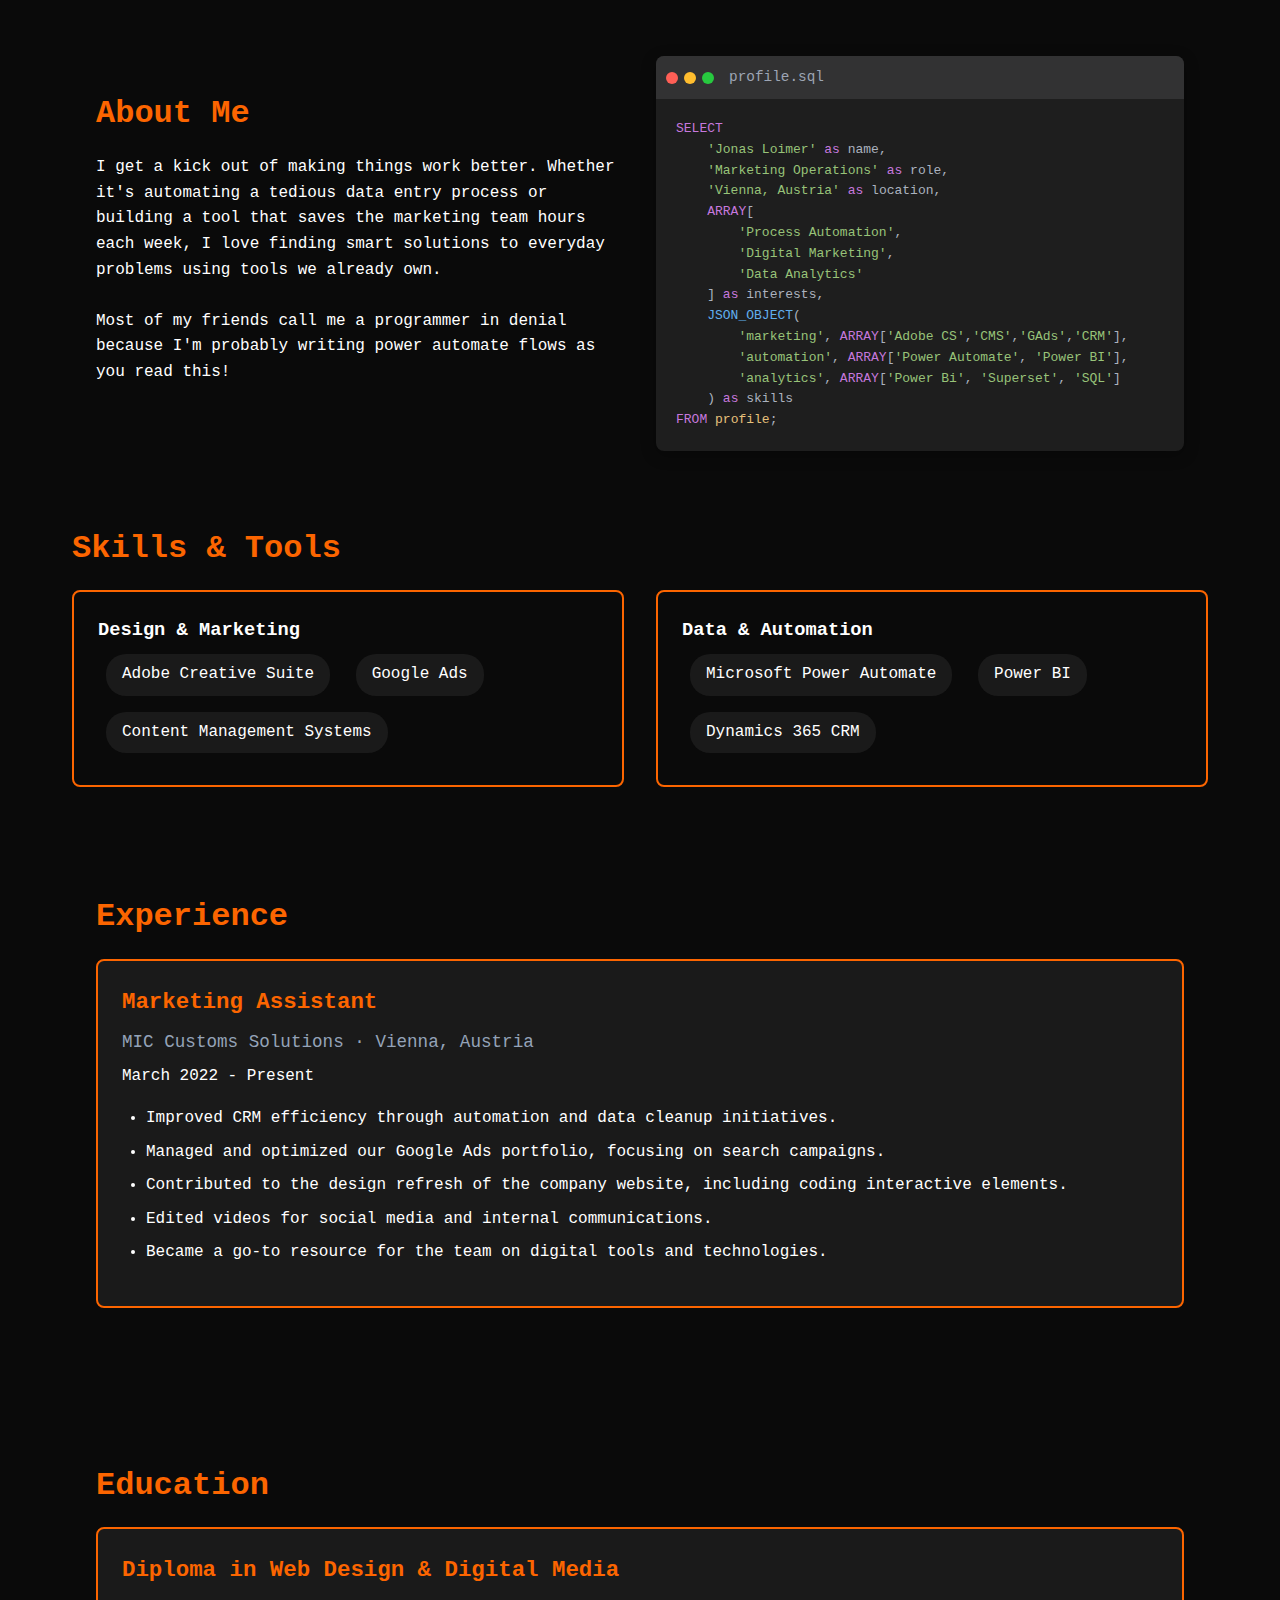
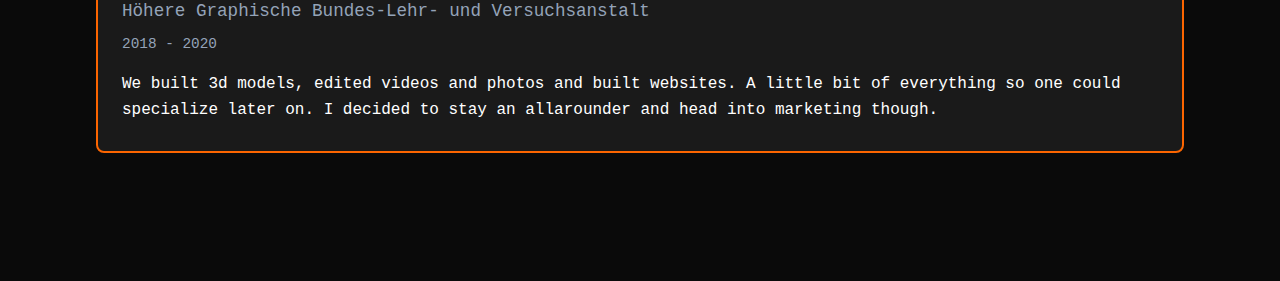
==== work.html @ d6626081 "adjustments" ====
<!DOCTYPE html>
<html lang="en">
<head>
    <meta charset="UTF-8">
    <meta name="viewport" content="width=device-width, initial-scale=1.0">
    <title>Work</title>
    <link rel="stylesheet" href="style.css">
</head>
<body>
  <div class="container">
  
  <!-- About Me Section -->
  <div class="section about-me">
    <div class="about-content">
      <div class="about-text">
        <h2>About Me</h2>
        <p>I get a kick out of making things work better. Whether it's automating a tedious data entry process or building a tool that saves the marketing team hours each week, I love finding smart solutions to everyday problems using tools we already own.
           </p></br><p> Most of my friends call me a programmer in denial because I'm probably writing power automate flows as you read this!</p>
      </div>
      <div class="terminal-window">
        <div class="terminal-header">
          <div class="terminal-buttons">
            <span class="terminal-button close"></span>
            <span class="terminal-button minimize"></span>
            <span class="terminal-button maximize"></span>
          </div>
          <div class="terminal-title">profile.sql</div>
        </div>
        <div class="terminal-content">
          <pre><code class="language-sql"><span class="sql-keyword">SELECT</span> 
    <span class="sql-string">'Jonas Loimer'</span> <span class="sql-keyword">as</span> <span class="sql-column">name</span>,
    <span class="sql-string">'Marketing Operations'</span> <span class="sql-keyword">as</span> <span class="sql-column">role</span>,
    <span class="sql-string">'Vienna, Austria'</span> <span class="sql-keyword">as</span> <span class="sql-column">location</span>,
    <span class="sql-keyword">ARRAY</span>[
        <span class="sql-string">'Process Automation'</span>,
        <span class="sql-string">'Digital Marketing'</span>,
        <span class="sql-string">'Data Analytics'</span>
    ] <span class="sql-keyword">as</span> <span class="sql-column">interests</span>,
    <span class="sql-function">JSON_OBJECT</span>(
        <span class="sql-string">'marketing'</span>, <span class="sql-keyword">ARRAY</span>[<span class="sql-string">'Adobe CS'</span>,<span class="sql-string">'CMS'</span>,<span class="sql-string">'GAds'</span>,<span class="sql-string">'CRM'</span>],
        <span class="sql-string">'automation'</span>, <span class="sql-keyword">ARRAY</span>[<span class="sql-string">'Power Automate'</span>, <span class="sql-string">'Power BI'</span>],
        <span class="sql-string">'analytics'</span>, <span class="sql-keyword">ARRAY</span>[<span class="sql-string">'Power Bi'</span>, <span class="sql-string">'Superset'</span>, <span class="sql-string">'SQL'</span>]
    ) <span class="sql-keyword">as</span> <span class="sql-column">skills</span>
<span class="sql-keyword">FROM</span> <span class="sql-table">profile</span>;</code></pre>
        </div>
      </div>
    </div>
  </div>

  <!-- Skills Showcase -->
  <div class="section skills-showcase">
    <h2>Skills & Tools</h2>
    <div class="automation-grid">
      <div class="process-node">
        <h3>Design & Marketing</h3>
        <span class="skill-badge">Adobe Creative Suite</span>
        <div class="skill-info">I am pretty well verse in Premiere for our companies video projects, and if something needs a tweak in illustrator or photoshop I know my way around those too.</div>
        <span class="skill-badge">Google Ads</span>
        <div class="skill-info">Absolutely love working in the Google Ads Editor to manage huge portfolios. I have most of my experience with search ads, not display ads, but in those my current company is doing quite well.</div>
        <span class="skill-badge">Content Management Systems</span>
        <div class="skill-info">I used a ton of wordpress in my private life and now have grown pretty close with Typo3 in my work life. Though this website is written without the help of any CMS just pure html,css and javascript. </div>
      </div>
      <div class="process-node">
        <h3>Data & Automation</h3>
        <span class="skill-badge">Microsoft Power Automate</span>
        <div class="skill-info">Something repetitve that happens regularly should often be automated. Check a contacts E-mail adress against our database of companies to match them up, send me an email when there's new files in this folder, automatically fill out my timetables with the right info when I press a shortcut. We have tens of thousands of contacts in a CRM database, if we'd need to do all these changes manually we'd never get anywhere. </div>
        <span class="skill-badge">Power BI</span>
        <div class="skill-info">Let's build a dashboard once for our Social Media Channels so whenever the new year comes around we just need to switch out the CSV and get a fresh clean look at all the Data. Huge timesave each year and also useful for monthly recaps too which would usually take too much time. </div>
        <span class="skill-badge">Dynamics 365 CRM</span>
        <div class="skill-info"> Mostly in a b2b context I have had a lot of fun finding inefficiencies in an old CRM system. Which processes make sense and which ones do not? Do we need to add anything? Let's build a dashboard to visualize what is in there. Let's make sure our data quality is up to par (it often isn't!)</div>
      </div>
    </div>
  </div>

  <!-- Experience Section -->
  <div class="section experience">
    <h2>Experience</h2>
    <div class="experience-item">
      <h4>Marketing Assistant</h4>
      <p>MIC Customs Solutions · Vienna, Austria</p>
      <p>March 2022 - Present</p>
      <ul>
        <li>Improved CRM efficiency through automation and data cleanup initiatives.</li>
        <li>Managed and optimized our Google Ads portfolio, focusing on search campaigns.</li>
        <li>Contributed to the design refresh of the company website, including coding interactive elements.</li>
        <li>Edited videos for social media and internal communications.</li>
        <li>Became a go-to resource for the team on digital tools and technologies.</li>
      </ul> </div>
  </div>

  <!-- Education Section -->
  <div class="section education">
    <h2>Education</h2>
    <div class="education-item">
      <h4>Diploma in Web Design & Digital Media</h4>
      <p>Höhere Graphische Bundes-Lehr- und Versuchsanstalt</p>
      <p>2018 - 2020</p>
      <p>We built 3d models, edited videos and photos and built websites. A little bit of everything so one could specialize later on. I decided to stay an allarounder and head into marketing though.</p>
    </div>

  </div>

</div>

<script>
let lastVisibleInfo = null;

document.querySelectorAll('.skill-badge').forEach(badge => {
  badge.addEventListener('mouseover', () => {
    // Hide previous info if it exists and is different from current
    if (lastVisibleInfo && lastVisibleInfo !== badge.nextElementSibling) {
      lastVisibleInfo.style.display = 'none';
    }
    // Show current info
    badge.nextElementSibling.style.display = 'block';
    lastVisibleInfo = badge.nextElementSibling;
  });
});

// Process nodes animation (unchanged)
document.querySelectorAll('.process-node').forEach(node => {
  node.addEventListener('mouseenter', () => {
    node.style.transform = 'scale(1.05)';
    node.style.transition = 'transform 0.3s ease';
  });
  node.addEventListener('mouseleave', () => {
    node.style.transform = 'scale(1)';
  });
});
</script>
</body>
</html>
---- style.css ----
/* Basic Reset */
* {
    margin: 0;
    padding: 0;
    box-sizing: border-box;
}

body {
    font-family: 'Space Mono', monospace;
    background-color: var(--background);
    color: var(--text);
    line-height: 1.6;
    min-height: 100vh; /* Ensure the footer sticks to the bottom */
    display: flex;
    flex-direction: column;
    background: var(--background);
    margin: 0;
    padding: 0;
}

main {
    flex: 1; /* Take up remaining space, pushing footer down */
    position: relative; /* Make main a positioning context */
    overflow: hidden;
}

.split-container {
    display: flex;
    width: 100%;
    height: 100%;
    min-height: 400px; /* Adjust as needed, or set to 100vh for full screen */
    position: absolute;
    top: 0;
    left: 0;
}
a {
    text-decoration: none;
    color: inherit;
}
.split-side {
    width: 50%;
    height: 100%;
    display: flex;
    flex-direction: column;
    justify-content: center;
    align-items: center;
    text-align: center;
    transition: background-color 0.3s ease;
    position: relative;
    overflow: hidden;
}

.side-image {
    position: absolute;
    width: 100%;
    height: 100%;
    top: 0;
    left: 0;
    z-index: 1;
}

.side-image img {
    width: 100%;
    height: 100%;
    object-fit: cover;
    opacity: 0.5;
    transition: opacity 0.3s ease;
}

.split-side:hover .side-image img {
    opacity: 0.8;
}

.split-side h2 {
    font-size: 2.5em;
    position: relative;
    z-index: 2;
    color: white;
    text-shadow: 2px 2px 4px rgba(0, 0, 0, 0.5);
}

/* Styles from work.html */
:root {
    --primary: #fc6500;
    --secondary: #94a3b8;
    --background: #0a0a0a;
    --text: #fff;
    --card-bg: #1a1a1a;
}

header {
    height: 100vh;
    display: flex;
    align-items: center;
    justify-content: center;
    text-align: center;
    position: relative;
    z-index: 2;
}

.container {
    max-width: 1200px;
    margin: 0 auto;
    padding: 2rem;
}

h1 {
    font-size: 3rem;
    margin-bottom: 1rem;
    color: var(--primary);
}

h2 {
    font-size: 2rem;
    margin: 2rem 0 1rem;
    color: var(--primary);
}

.subtitle {
    font-size: 1.5rem;
    color: var(--secondary);
    margin-bottom: 2rem;
}

.skills {
    display: flex;
    flex-wrap: wrap;
    gap: 1rem;
    margin: 2rem 0;
}

.skill {
    background: var(--card-bg);
    color: var(--text);
    padding: 0.5rem 1rem;
    border-radius: 20px;
    box-shadow: 0 2px 4px rgba(0,0,0,0.3);
    transition: transform 0.2s, background-color 0.3s ease; /* Added background-color transition */
    cursor: pointer; /* Add a cursor to indicate it's clickable */
}

.skill:hover, .skill.active {
    transform: translateY(-2px);
    background-color: var(--primary); /* Change background color on hover/click */
    color: white;
}

.experience {
    padding: 1.5rem;
    margin-bottom: 2rem;
}

.job {
    background: var(--card-bg);
    padding: 2rem;
    border-radius: 10px;
    margin-bottom: 2rem;
    box-shadow: 0 4px 6px rgba(0,0,0,0.3);
    transition: transform 0.2s;
}

.job:hover {
    transform: translateY(-2px);
}

.job-title {
    font-size: 1.25rem;
    font-weight: bold;
    color: var(--primary);
}

.job-company {
    color: var(--secondary);
    margin-bottom: 1rem;
}

.education {
    padding: 1.5rem;
    margin-bottom: 2rem;
}

.gradient-bg {
    position: absolute;
    width: 100%;
    height: 100vh;
    background: linear-gradient(-45deg, #ee7752, #e73c7e, #23a6d5, #23d5ab);
    background-size: 400% 400%;
    animation: gradient 15s ease infinite;
    opacity: 0.05;  /* Reduced opacity for dark mode */
    z-index: 1;
}

@keyframes gradient {
    0% {
        background-position: 0% 50%;
    }
    50% {
        background-position: 100% 50%;
    }
    100% {
        background-position: 0% 50%;
    }
}

@media (max-width: 768px) {
    h1 {
        font-size: 2rem;
    }
    
    .subtitle {
        font-size: 1.25rem;
    }
    
    .container {
        padding: 1rem;
    }

    .automation-grid {
        grid-template-columns: 1fr; /* Stack items on smaller screens */
    }

    .process-node {
        padding: 1rem;
    }

    .skill-badge {
        padding: 0.3rem 0.6rem;
        font-size: 0.8rem;
    }

    .about-me, .experience, .education {
        padding: 1rem;
    }
}

#skill-description {
    margin: 4rem 0;
    padding: 2rem;
    background: var(--card-bg);
    color: var(--text);
}

#description-text {
    font-size: 1.1rem;
    color: var(--text);
}

.automation-grid {
    display: grid;
    grid-template-columns: repeat(auto-fit, minmax(300px, 1fr));
    gap: 2rem;
}

.process-node {
    position: relative;
    padding: 1.5rem;
    border: 2px solid var(--primary);
    border-radius: 8px;
}

.process-node:hover {
    background: rgba(255, 145, 1, 0.1);
}

.skill-badge {
    display: inline-block;
    padding: 0.5rem 1rem;
    margin: 0.5rem;
    background: var(--card-bg);
    border-radius: 20px;
}

.skill-badge:hover {
    transform: translateY(-3px);
    box-shadow: 0px 0px 15px var(--primary);
}

.skill-info {
    display: none;
}

.skill-badge:hover + .skill-info {
    display: block;
}

.about-me, .experience, .education {
    padding: 1.5rem;
}

.experience-item, .education-item {
    margin-bottom: 1.5rem;
    padding: 1.5rem;
    background: var(--card-bg);
    border-radius: 8px;
    transition: transform 0.3s ease, box-shadow 0.3s ease;
    border: 2px solid var(--primary);
}

.experience-item:hover, .education-item:hover {
    transform: translateY(-5px);
    box-shadow: 0 0 15px var(--primary);
}

.experience-item h4, .education-item h4 {
    color: var(--primary);
    margin-bottom: 1rem;
    font-size: 1.4rem;
}

.experience-item p, .education-item p {
    color: var(--text);
    margin: 0.5rem 0;
    font-size: 1rem;
    line-height: 1.6;
}

/* Style for company/institution name */
.experience-item p:first-of-type, .education-item p:first-of-type {
    color: var(--secondary);
    font-size: 1.1rem;
    margin-bottom: 0.5rem;
}

/* Style for dates */
.experience-item p:nth-of-type(2), .education-item p:nth-of-type(2) {
    color: var(--secondary);
    font-size: 0.9rem;
    margin-bottom: 1rem;
}

/* Style for description text and lists */
.experience-item p:last-of-type, 
.education-item p:last-of-type,
.experience-item ul {
    color: var(--text);
    font-size: 1rem;
    line-height: 1.6;
}

.experience-item ul {
    margin: 1rem 0;
    padding-left: 1.5rem;
}

.experience-item li {
    margin-bottom: 0.5rem;
    color: var(--text);
}

.experience-item h4, .education-item h4 {
    color: var(--primary);
    margin-bottom: 0.5rem;
}

.experience-item p, .education-item p {
    color: #ccc;
    margin: 0.2rem 0;
}

.section {
    margin-bottom: 3rem;
}

.about-content {
    display: flex;
    gap: 2rem;
    align-items: flex-start;
}

.about-text {
    flex: 1;
}

.terminal-window {
    flex: 1;
    background: #1E1E1E;
    border-radius: 8px;
    box-shadow: 0 4px 15px rgba(0,0,0,0.3);
    overflow: hidden;
    font-family: 'Space Mono', monospace;
}

.terminal-header {
    background: #323233;
    padding: 10px;
    display: flex;
    align-items: center;
}

.terminal-buttons {
    display: flex;
    gap: 6px;
    margin-right: 15px;
}

.terminal-button {
    width: 12px;
    height: 12px;
    border-radius: 50%;
}

.terminal-button.close {
    background: #FF5F56;
}

.terminal-button.minimize {
    background: #FFBD2E;
}

.terminal-button.maximize {
    background: #27C93F;
}

.terminal-title {
    color: #9DA5B4;
    font-size: 0.9em;
}

.terminal-content {
    padding: 20px;
    color: #ABB2BF;
}

.terminal-content pre {
    margin: 0;
    white-space: pre-wrap;
}

/* Syntax highlighting for the JSON-like code */
.terminal-content .string { color: #98C379; }
.terminal-content .key { color: #E06C75; }
.terminal-content .bracket { color: #ABB2BF; }

/* SQL Syntax Highlighting */
.terminal-content .sql-keyword { color: #c678dd; } /* Keywords like SELECT, FROM, AS */
.terminal-content .sql-function { color: #61afef; } /* Functions like JSON_OBJECT */
.terminal-content .sql-string { color: #98c379; } /* Strings */
.terminal-content .sql-number { color: #d19a66; } /* Numbers */
.terminal-content .sql-operator { color: #abb2bf; } /* Operators like +, -, * */
.terminal-content .sql-comment { color: #5c6370; } /* Comments */
.terminal-content .sql-table { color: #e5c07b; } /* Table names */
.terminal-content .sql-column { color: #abb2bf; }

@media (max-width: 768px) {
    .about-content {
        flex-direction: column;
    }

    .terminal-window {
        width: 100%;
        margin-top: 1rem;
    }
}
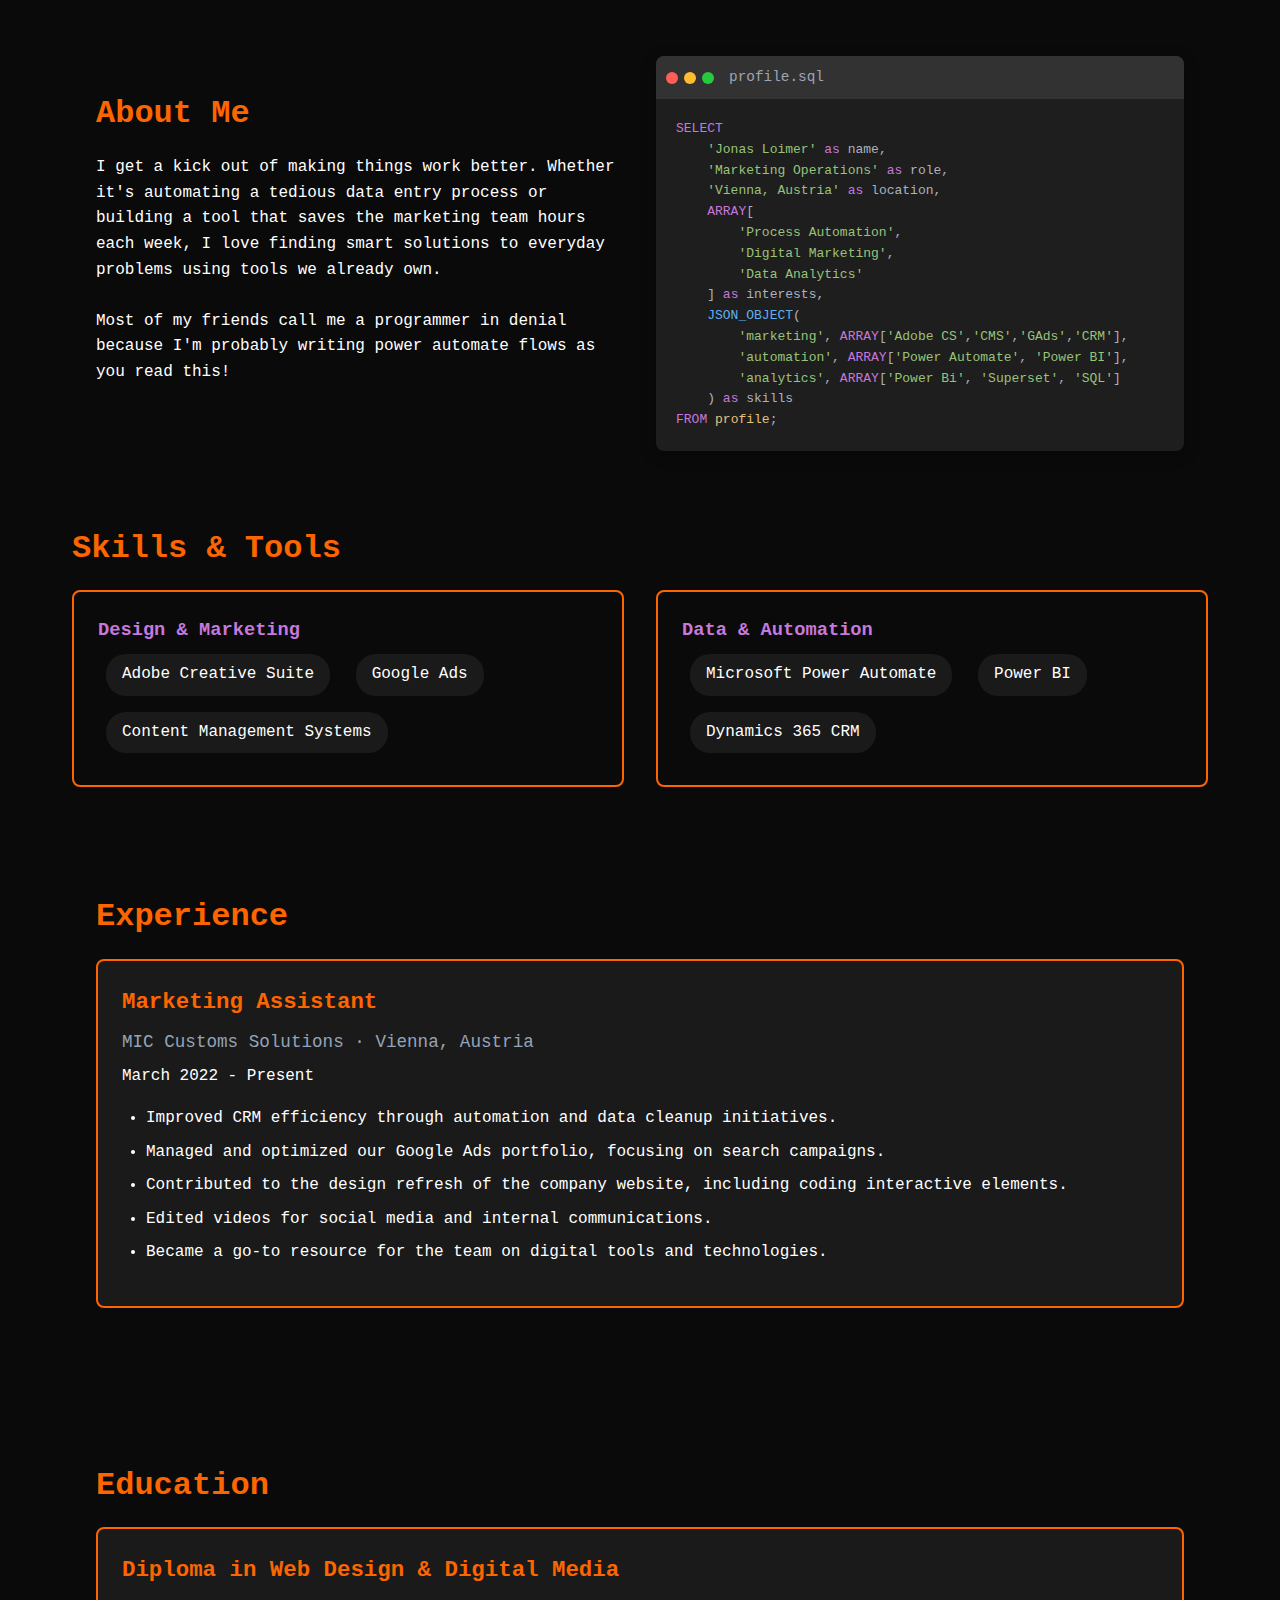
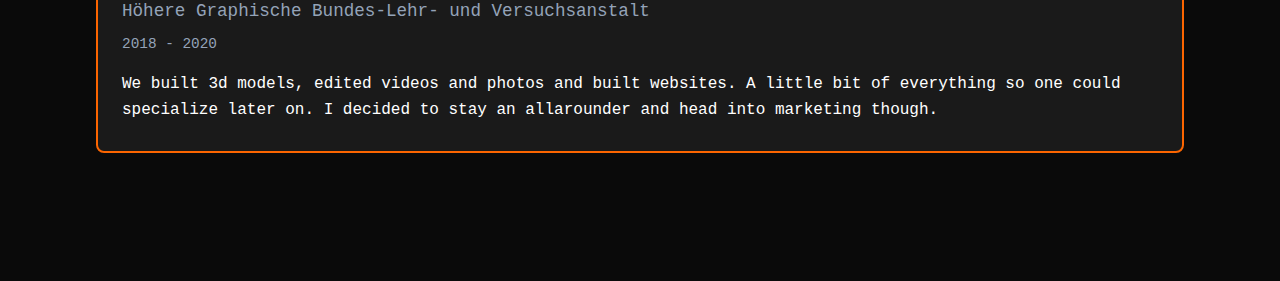
==== commit 167000a2: "cleaned up some stuff and added first draft of the hobbies page" ====
--- a/work.html
+++ b/work.html
@@ -54,7 +54,7 @@
       <div class="process-node">
         <h3>Design & Marketing</h3>
         <span class="skill-badge">Adobe Creative Suite</span>
-        <div class="skill-info">I am pretty well verse in Premiere for our companies video projects, and if something needs a tweak in illustrator or photoshop I know my way around those too.</div>
+        <div class="skill-info">I am pretty well versed in Premiere for our companies video projects, and if something needs a tweak in illustrator or photoshop I know my way around those too.</div>
         <span class="skill-badge">Google Ads</span>
         <div class="skill-info">Absolutely love working in the Google Ads Editor to manage huge portfolios. I have most of my experience with search ads, not display ads, but in those my current company is doing quite well.</div>
         <span class="skill-badge">Content Management Systems</span>
@@ -63,11 +63,11 @@
       <div class="process-node">
         <h3>Data & Automation</h3>
         <span class="skill-badge">Microsoft Power Automate</span>
-        <div class="skill-info">Something repetitve that happens regularly should often be automated. Check a contacts E-mail adress against our database of companies to match them up, send me an email when there's new files in this folder, automatically fill out my timetables with the right info when I press a shortcut. We have tens of thousands of contacts in a CRM database, if we'd need to do all these changes manually we'd never get anywhere. </div>
+        <div class="skill-info">Something repetitve that happens regularly should often be automated. It is my favorite no code tool to get things done, especially in microsoft centric enviroments. </div>
         <span class="skill-badge">Power BI</span>
         <div class="skill-info">Let's build a dashboard once for our Social Media Channels so whenever the new year comes around we just need to switch out the CSV and get a fresh clean look at all the Data. Huge timesave each year and also useful for monthly recaps too which would usually take too much time. </div>
         <span class="skill-badge">Dynamics 365 CRM</span>
-        <div class="skill-info"> Mostly in a b2b context I have had a lot of fun finding inefficiencies in an old CRM system. Which processes make sense and which ones do not? Do we need to add anything? Let's build a dashboard to visualize what is in there. Let's make sure our data quality is up to par (it often isn't!)</div>
+        <div class="skill-info"> Mostly in a b2b context I have had a lot of fun finding inefficiencies in an old CRM system. Which processes make sense and which ones do not? Do we need to add anything? Let's build a dashboard to visualize what is in there. Let's make sure our data quality is up to par.</div>
       </div>
     </div>
   </div>
--- a/style.css
+++ b/style.css
@@ -37,6 +37,7 @@
     text-decoration: none;
     color: inherit;
 }
+
 .split-side {
     width: 50%;
     height: 100%;
@@ -48,6 +49,14 @@
     transition: background-color 0.3s ease;
     position: relative;
     overflow: hidden;
+    cursor: pointer;
+    padding: 2rem;
+}
+
+.split-side:hover {
+    transform: scale(1.02);
+    transition: transform 0.3s ease;
+    background-color: rgba(0, 0, 0, 0.1); /* Add a slight background color change on hover */
 }
 
 .side-image {
@@ -63,20 +72,42 @@
     width: 100%;
     height: 100%;
     object-fit: cover;
+    opacity: 0.05;
+    transition: opacity 0.3s ease;
+}
+
+.split-side:hover .side-image img {
     opacity: 0.5;
-    transition: opacity 0.3s ease;
-}
-
-.split-side:hover .side-image img {
-    opacity: 0.8;
 }
 
 .split-side h2 {
-    font-size: 2.5em;
+    font-size: 2.8em;
     position: relative;
     z-index: 2;
     color: white;
     text-shadow: 2px 2px 4px rgba(0, 0, 0, 0.5);
+    margin-bottom: 1rem;
+    font-weight: 700;
+    opacity: 0;
+    transform: translateY(20px);
+    animation: fadeInUp 0.8s forwards;
+}
+
+.split-side p {
+    color: white;
+    font-size: 1.2em;
+    max-width: 80%;
+    opacity: 0;
+    transform: translateY(20px);
+    text-shadow: 2px 2px 4px rgba(0, 0, 0, 0.5);
+    position: relative;
+    z-index: 2;
+    transition: opacity 0.3s ease, transform 0.3s ease;
+}
+
+.split-side:hover p {
+    opacity: 1;
+    transform: translateY(0);
 }
 
 /* Styles from work.html */
@@ -114,6 +145,10 @@
     font-size: 2rem;
     margin: 2rem 0 1rem;
     color: var(--primary);
+}
+
+h3 {
+    color: #c678dd;
 }
 
 .subtitle {
@@ -202,6 +237,13 @@
     }
 }
 
+@keyframes fadeInUp {
+    to {
+        opacity: 1;
+        transform: translateY(0);
+    }
+}
+
 @media (max-width: 768px) {
     h1 {
         font-size: 2rem;
@@ -249,6 +291,7 @@
     display: grid;
     grid-template-columns: repeat(auto-fit, minmax(300px, 1fr));
     gap: 2rem;
+
 }
 
 .process-node {
@@ -450,4 +493,14 @@
         width: 100%;
         margin-top: 1rem;
     }
+}
+
+.logo {
+    position: fixed;
+    top: 2rem;
+    left: 2rem;
+    font-size: 1.5em;
+    color: white;
+    z-index: 10;
+    text-shadow: 2px 2px 4px rgba(0, 0, 0, 0.3);
 }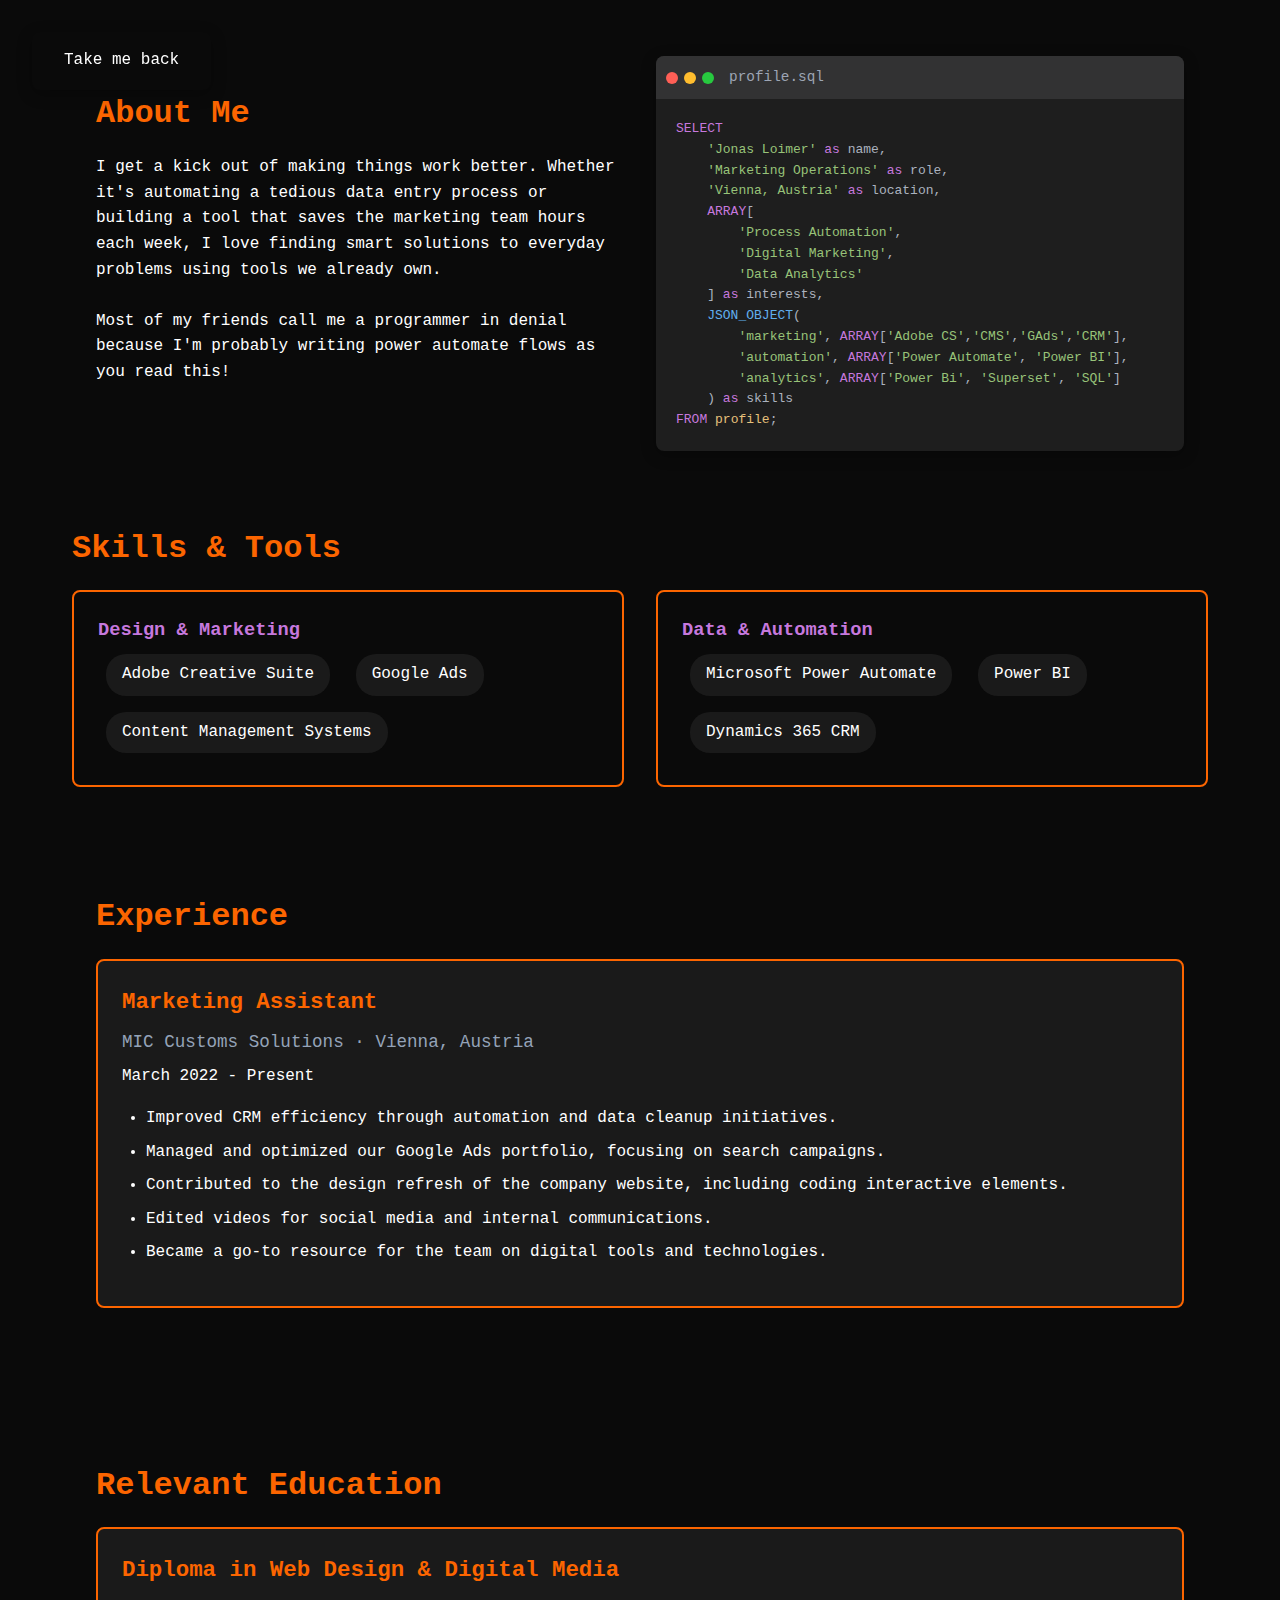
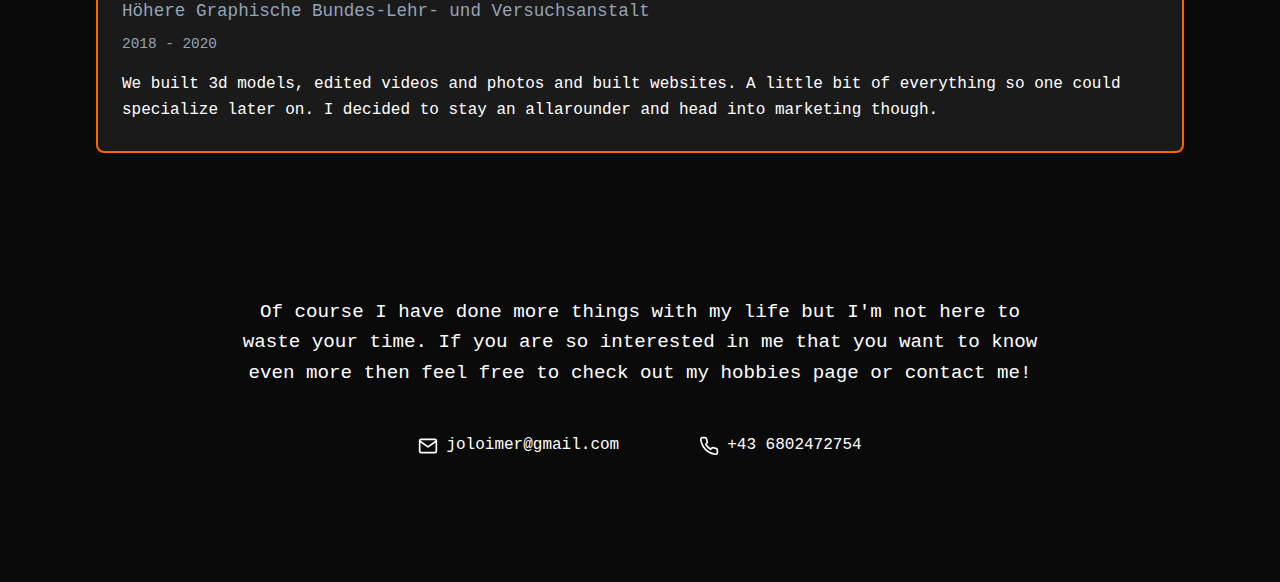
==== commit e4f29189: "added more stuff" ====
--- a/work.html
+++ b/work.html
@@ -7,6 +7,7 @@
     <link rel="stylesheet" href="style.css">
 </head>
 <body>
+    <a href="index.html" class="back-button">Take me back</a>
   <div class="container">
   
   <!-- About Me Section -->
@@ -90,7 +91,7 @@
 
   <!-- Education Section -->
   <div class="section education">
-    <h2>Education</h2>
+    <h2>Relevant Education</h2>
     <div class="education-item">
       <h4>Diploma in Web Design & Digital Media</h4>
       <p>Höhere Graphische Bundes-Lehr- und Versuchsanstalt</p>
@@ -98,6 +99,23 @@
       <p>We built 3d models, edited videos and photos and built websites. A little bit of everything so one could specialize later on. I decided to stay an allarounder and head into marketing though.</p>
     </div>
 
+  </div>
+
+  <!-- Contact Section -->
+  <div class="section contact">
+    <div class="contact-content">
+      <p class="contact-text">Of course I have done more things with my life but I'm not here to waste your time. If you are so interested in me that you want to know even more then feel free to check out my hobbies page or contact me!</p>
+      <div class="contact-links">
+        <a href="mailto:joloimer@gmail.com" class="contact-link">
+          <svg xmlns="http://www.w3.org/2000/svg" width="24" height="24" viewBox="0 0 24 24" fill="none" stroke="currentColor" stroke-width="2" stroke-linecap="round" stroke-linejoin="round"><path d="M4 4h16c1.1 0 2 .9 2 2v12c0 1.1-.9 2-2 2H4c-1.1 0-2-.9-2-2V6c0-1.1.9-2 2-2z"></path><polyline points="22,6 12,13 2,6"></polyline></svg>
+          joloimer@gmail.com
+        </a>
+        <a href="tel:+43123456789" class="contact-link">
+          <svg xmlns="http://www.w3.org/2000/svg" width="24" height="24" viewBox="0 0 24 24" fill="none" stroke="currentColor" stroke-width="2" stroke-linecap="round" stroke-linejoin="round"><path d="M22 16.92v3a2 2 0 0 1-2.18 2 19.79 19.79 0 0 1-8.63-3.07 19.5 19.5 0 0 1-6-6 19.79 19.79 0 0 1-3.07-8.67A2 2 0 0 1 4.11 2h3a2 2 0 0 1 2 1.72 12.84 12.84 0 0 0 .7 2.81 2 2 0 0 1-.45 2.11L8.09 9.91a16 16 0 0 0 6 6l1.27-1.27a2 2 0 0 1 2.11-.45 12.84 12.84 0 0 0 2.81.7A2 2 0 0 1 22 16.92z"></path></svg>
+          +43 6802472754
+        </a>
+      </div>
+    </div>
   </div>
 
 </div>
@@ -127,6 +145,29 @@
     node.style.transform = 'scale(1)';
   });
 });
+
+// Add new observer code
+const observer = new IntersectionObserver((entries) => {
+    entries.forEach(entry => {
+        const backButton = document.querySelector('.back-button');
+        const contactLinks = document.querySelector('.contact-links');
+        
+        if (entry.isIntersecting) {
+            backButton.classList.add('contact-position');
+            contactLinks.classList.add('with-back-button');
+            contactLinks.insertBefore(backButton, contactLinks.firstChild);
+        } else {
+            backButton.classList.remove('contact-position');
+            contactLinks.classList.remove('with-back-button');
+            document.body.insertBefore(backButton, document.body.firstChild);
+        }
+    });
+}, {
+    threshold: 0.5  // Trigger when 50% of the contact section is visible
+});
+
+// Start observing the contact section
+observer.observe(document.querySelector('.contact'));
 </script>
 </body>
 </html>--- a/style.css
+++ b/style.css
@@ -503,4 +503,106 @@
     color: white;
     z-index: 10;
     text-shadow: 2px 2px 4px rgba(0, 0, 0, 0.3);
+}
+
+.back-button {
+    position: fixed;
+    top: 2rem;
+    left: 2rem;
+   
+    color: white;
+    padding: 1rem 2rem;
+    border-radius: 8px;
+    text-decoration: none;
+    box-shadow: 0 4px 15px rgba(0,0,0,0.3);
+    transition: transform 0.3s ease, box-shadow 0.3s ease;
+    z-index: 1000;
+}
+
+.back-button:hover {
+    transform: translateY(-3px);
+    box-shadow: 0 6px 20px rgba(0,0,0,0.4);
+    background-color: rgba(255, 145, 1, 0.1);
+    border-style:solid;
+    border-color:var(--primary);
+}
+
+.contact {
+    margin-top: 4rem;
+    padding: 2rem;
+    text-align: center;
+    border-radius: 10px;
+}
+
+.contact-content {
+    max-width: 800px;
+    margin: 0 auto;
+}
+
+.contact-text {
+    font-size: 1.2rem;
+    margin-bottom: 2rem;
+    color: white;
+}
+
+.contact-links {
+    display: flex;
+    justify-content: center;
+    gap: 2rem;
+    flex-wrap: wrap;
+}
+
+.contact-link {
+    display: flex;
+    align-items: center;
+    gap: 0.5rem;
+    padding: 0.75rem 1.5rem;
+    background: transparent;
+    border-radius: 8px;
+    color: var(--text);
+    transition: all 0.3s ease;
+}
+
+.contact-link:hover {
+    background: var(--primary);
+    transform: translateY(-3px);
+    box-shadow: 0 4px 15px rgba(252, 101, 0, 0.3);
+}
+
+.contact-link svg {
+    width: 20px;
+    height: 20px;
+}
+
+@media (max-width: 768px) {
+    .contact-links {
+        flex-direction: column;
+        align-items: center;
+    }
+}
+
+/* New styles for button position and contact links */
+.back-button.contact-position {
+    position: static;
+    margin: 0;
+    transition: all 0.5s ease;
+}
+
+.contact-links.with-back-button {
+    display: flex;
+    justify-content: center;
+    gap: 1rem;
+    flex-wrap: wrap;
+    max-width: 1000px;
+    margin: 0 auto;
+}
+
+@media (max-width: 768px) {
+    .contact-links.with-back-button {
+        flex-direction: column;
+        align-items: center;
+    }
+    .back-button.contact-position {
+        position: static;
+    }
 }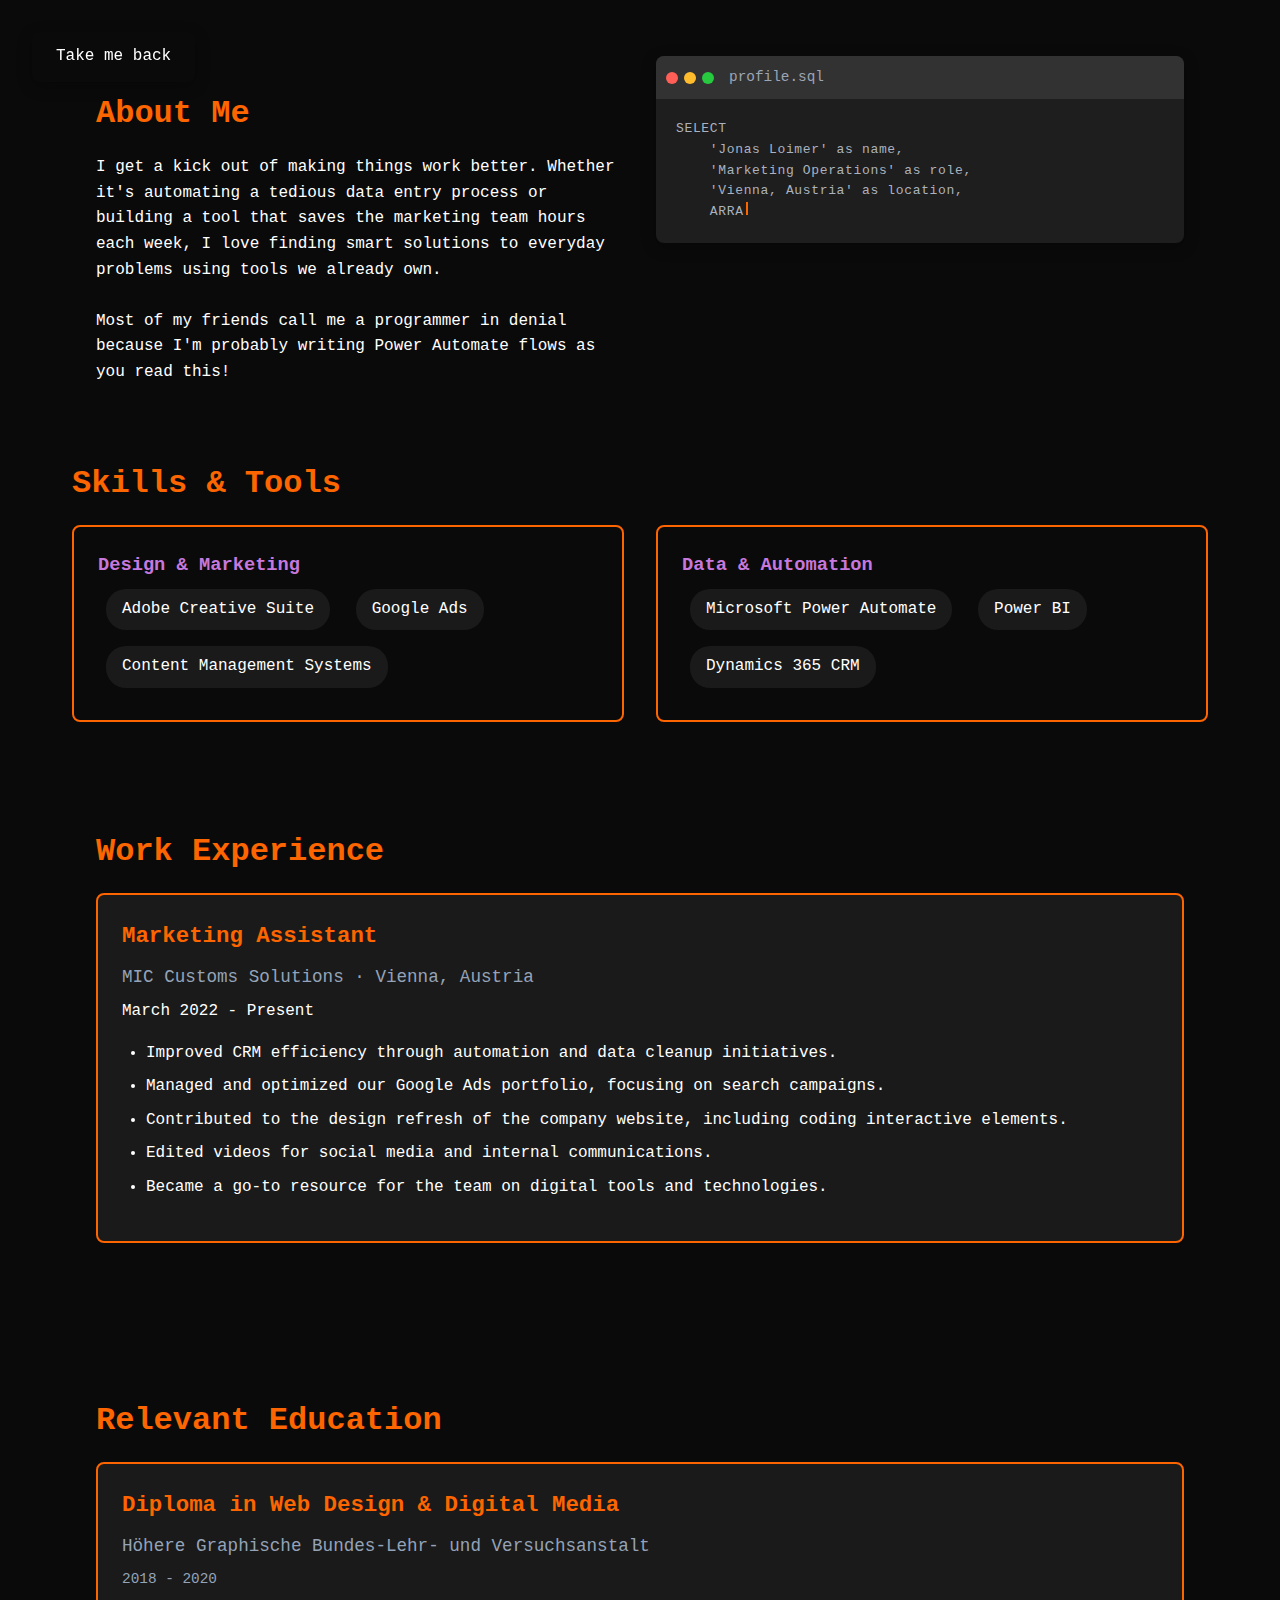
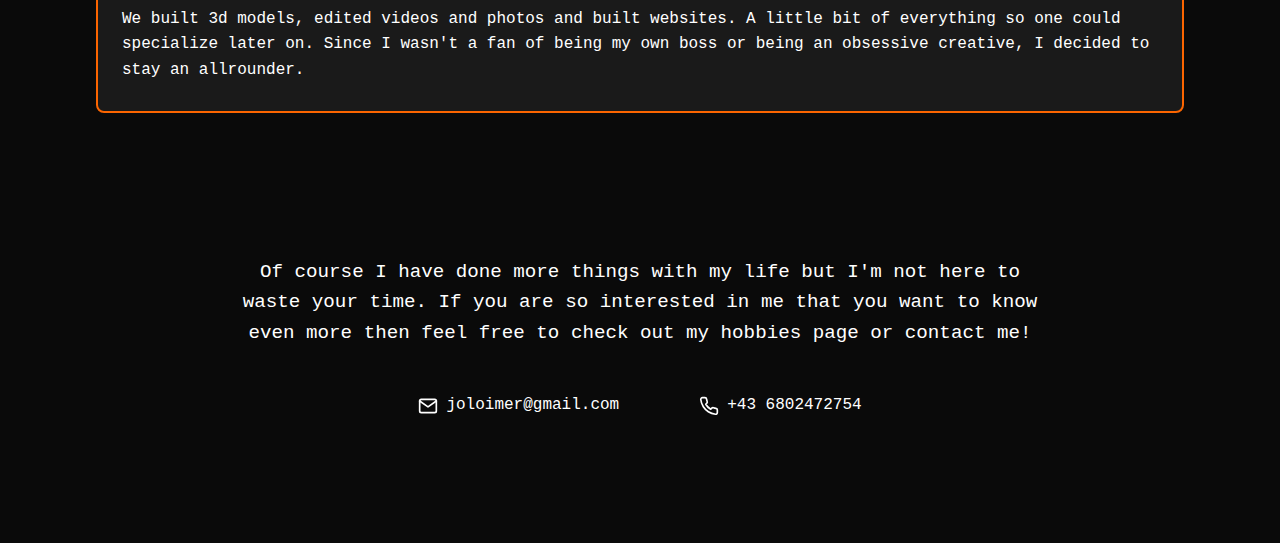
==== commit 69395c3c: "added better images and added a cool ass typing animation for my work site" ====
--- a/work.html
+++ b/work.html
@@ -7,7 +7,7 @@
     <link rel="stylesheet" href="style.css">
 </head>
 <body>
-    <a href="index.html" class="back-button">Take me back</a>
+    <a href="index.html" class="back-button contact-link">Take me back</a>
   <div class="container">
   
   <!-- About Me Section -->
@@ -16,7 +16,7 @@
       <div class="about-text">
         <h2>About Me</h2>
         <p>I get a kick out of making things work better. Whether it's automating a tedious data entry process or building a tool that saves the marketing team hours each week, I love finding smart solutions to everyday problems using tools we already own.
-           </p></br><p> Most of my friends call me a programmer in denial because I'm probably writing power automate flows as you read this!</p>
+           </p></br><p> Most of my friends call me a programmer in denial because I'm probably writing Power Automate flows as you read this!</p>
       </div>
       <div class="terminal-window">
         <div class="terminal-header">
@@ -28,7 +28,8 @@
           <div class="terminal-title">profile.sql</div>
         </div>
         <div class="terminal-content">
-          <pre><code class="language-sql"><span class="sql-keyword">SELECT</span> 
+          <pre><code class="language-sql" id="terminal-code">
+<span class="sql-keyword">SELECT</span> 
     <span class="sql-string">'Jonas Loimer'</span> <span class="sql-keyword">as</span> <span class="sql-column">name</span>,
     <span class="sql-string">'Marketing Operations'</span> <span class="sql-keyword">as</span> <span class="sql-column">role</span>,
     <span class="sql-string">'Vienna, Austria'</span> <span class="sql-keyword">as</span> <span class="sql-column">location</span>,
@@ -42,7 +43,8 @@
         <span class="sql-string">'automation'</span>, <span class="sql-keyword">ARRAY</span>[<span class="sql-string">'Power Automate'</span>, <span class="sql-string">'Power BI'</span>],
         <span class="sql-string">'analytics'</span>, <span class="sql-keyword">ARRAY</span>[<span class="sql-string">'Power Bi'</span>, <span class="sql-string">'Superset'</span>, <span class="sql-string">'SQL'</span>]
     ) <span class="sql-keyword">as</span> <span class="sql-column">skills</span>
-<span class="sql-keyword">FROM</span> <span class="sql-table">profile</span>;</code></pre>
+<span class="sql-keyword">FROM</span> <span class="sql-table">profile</span>;
+          </code></pre>
         </div>
       </div>
     </div>
@@ -55,18 +57,18 @@
       <div class="process-node">
         <h3>Design & Marketing</h3>
         <span class="skill-badge">Adobe Creative Suite</span>
-        <div class="skill-info">I am pretty well versed in Premiere for our companies video projects, and if something needs a tweak in illustrator or photoshop I know my way around those too.</div>
+        <div class="skill-info">I am pretty well versed in Premiere for our companies video projects, and if something needs a tweak in Illustrator or Photoshop I know my way around those too.</div>
         <span class="skill-badge">Google Ads</span>
         <div class="skill-info">Absolutely love working in the Google Ads Editor to manage huge portfolios. I have most of my experience with search ads, not display ads, but in those my current company is doing quite well.</div>
         <span class="skill-badge">Content Management Systems</span>
-        <div class="skill-info">I used a ton of wordpress in my private life and now have grown pretty close with Typo3 in my work life. Though this website is written without the help of any CMS just pure html,css and javascript. </div>
+        <div class="skill-info">I used a ton of WordPress in my private life and now have grown pretty close with Typo3 in my work life. Though this website is written without the help of any CMS just pure html,css and JavaScript. </div>
       </div>
       <div class="process-node">
         <h3>Data & Automation</h3>
         <span class="skill-badge">Microsoft Power Automate</span>
-        <div class="skill-info">Something repetitve that happens regularly should often be automated. It is my favorite no code tool to get things done, especially in microsoft centric enviroments. </div>
+        <div class="skill-info">Something repetitive that happens regularly should often be automated. It is my favorite no code tool to get things done, especially in Microsoft centric environments. </div>
         <span class="skill-badge">Power BI</span>
-        <div class="skill-info">Let's build a dashboard once for our Social Media Channels so whenever the new year comes around we just need to switch out the CSV and get a fresh clean look at all the Data. Huge timesave each year and also useful for monthly recaps too which would usually take too much time. </div>
+        <div class="skill-info">Let's build a dashboard once for our Social Media Channels so whenever the new year comes around we just need to switch out the CSV and get a fresh clean look at all the Data. Huge time save each year and also useful for monthly recaps too which would usually take too much time. </div>
         <span class="skill-badge">Dynamics 365 CRM</span>
         <div class="skill-info"> Mostly in a b2b context I have had a lot of fun finding inefficiencies in an old CRM system. Which processes make sense and which ones do not? Do we need to add anything? Let's build a dashboard to visualize what is in there. Let's make sure our data quality is up to par.</div>
       </div>
@@ -75,7 +77,7 @@
 
   <!-- Experience Section -->
   <div class="section experience">
-    <h2>Experience</h2>
+    <h2>Work Experience</h2>
     <div class="experience-item">
       <h4>Marketing Assistant</h4>
       <p>MIC Customs Solutions · Vienna, Austria</p>
@@ -96,7 +98,7 @@
       <h4>Diploma in Web Design & Digital Media</h4>
       <p>Höhere Graphische Bundes-Lehr- und Versuchsanstalt</p>
       <p>2018 - 2020</p>
-      <p>We built 3d models, edited videos and photos and built websites. A little bit of everything so one could specialize later on. I decided to stay an allarounder and head into marketing though.</p>
+      <p>We built 3d models, edited videos and photos and built websites. A little bit of everything so one could specialize later on. Since I wasn't a fan of being my own boss or being an obsessive creative, I decided to stay an allrounder.</p>
     </div>
 
   </div>
@@ -120,54 +122,6 @@
 
 </div>
 
-<script>
-let lastVisibleInfo = null;
-
-document.querySelectorAll('.skill-badge').forEach(badge => {
-  badge.addEventListener('mouseover', () => {
-    // Hide previous info if it exists and is different from current
-    if (lastVisibleInfo && lastVisibleInfo !== badge.nextElementSibling) {
-      lastVisibleInfo.style.display = 'none';
-    }
-    // Show current info
-    badge.nextElementSibling.style.display = 'block';
-    lastVisibleInfo = badge.nextElementSibling;
-  });
-});
-
-// Process nodes animation (unchanged)
-document.querySelectorAll('.process-node').forEach(node => {
-  node.addEventListener('mouseenter', () => {
-    node.style.transform = 'scale(1.05)';
-    node.style.transition = 'transform 0.3s ease';
-  });
-  node.addEventListener('mouseleave', () => {
-    node.style.transform = 'scale(1)';
-  });
-});
-
-// Add new observer code
-const observer = new IntersectionObserver((entries) => {
-    entries.forEach(entry => {
-        const backButton = document.querySelector('.back-button');
-        const contactLinks = document.querySelector('.contact-links');
-        
-        if (entry.isIntersecting) {
-            backButton.classList.add('contact-position');
-            contactLinks.classList.add('with-back-button');
-            contactLinks.insertBefore(backButton, contactLinks.firstChild);
-        } else {
-            backButton.classList.remove('contact-position');
-            contactLinks.classList.remove('with-back-button');
-            document.body.insertBefore(backButton, document.body.firstChild);
-        }
-    });
-}, {
-    threshold: 0.5  // Trigger when 50% of the contact section is visible
-});
-
-// Start observing the contact section
-observer.observe(document.querySelector('.contact'));
-</script>
+<script src="terminal.js"></script>
 </body>
 </html>--- a/style.css
+++ b/style.css
@@ -66,6 +66,7 @@
     top: 0;
     left: 0;
     z-index: 1;
+    opacity: 0.3;
 }
 
 .side-image img {
@@ -372,14 +373,6 @@
 }
 
 /* Style for description text and lists */
-.experience-item p:last-of-type, 
-.education-item p:last-of-type,
-.experience-item ul {
-    color: var(--text);
-    font-size: 1rem;
-    line-height: 1.6;
-}
-
 .experience-item ul {
     margin: 1rem 0;
     padding-left: 1.5rem;
@@ -467,6 +460,22 @@
 .terminal-content pre {
     margin: 0;
     white-space: pre-wrap;
+    overflow: hidden;
+    letter-spacing: .05em;
+}
+
+.terminal-cursor {
+    display: inline-block;
+    width: 2px;
+    height: 1em;
+    background-color: var(--primary);
+    margin-left: 2px;
+    animation: blink 0.75s step-end infinite;
+}
+
+@keyframes blink {
+    from, to { opacity: 0; }
+    50% { opacity: 1; }
 }
 
 /* Syntax highlighting for the JSON-like code */
@@ -605,4 +614,11 @@
     .back-button.contact-position {
         position: static;
     }
+}
+/* redundant styles removed */
+.experience-item p:last-of-type, 
+.education-item p:last-of-type{
+    color: var(--text);
+    font-size: 1rem;
+    line-height: 1.6;
 }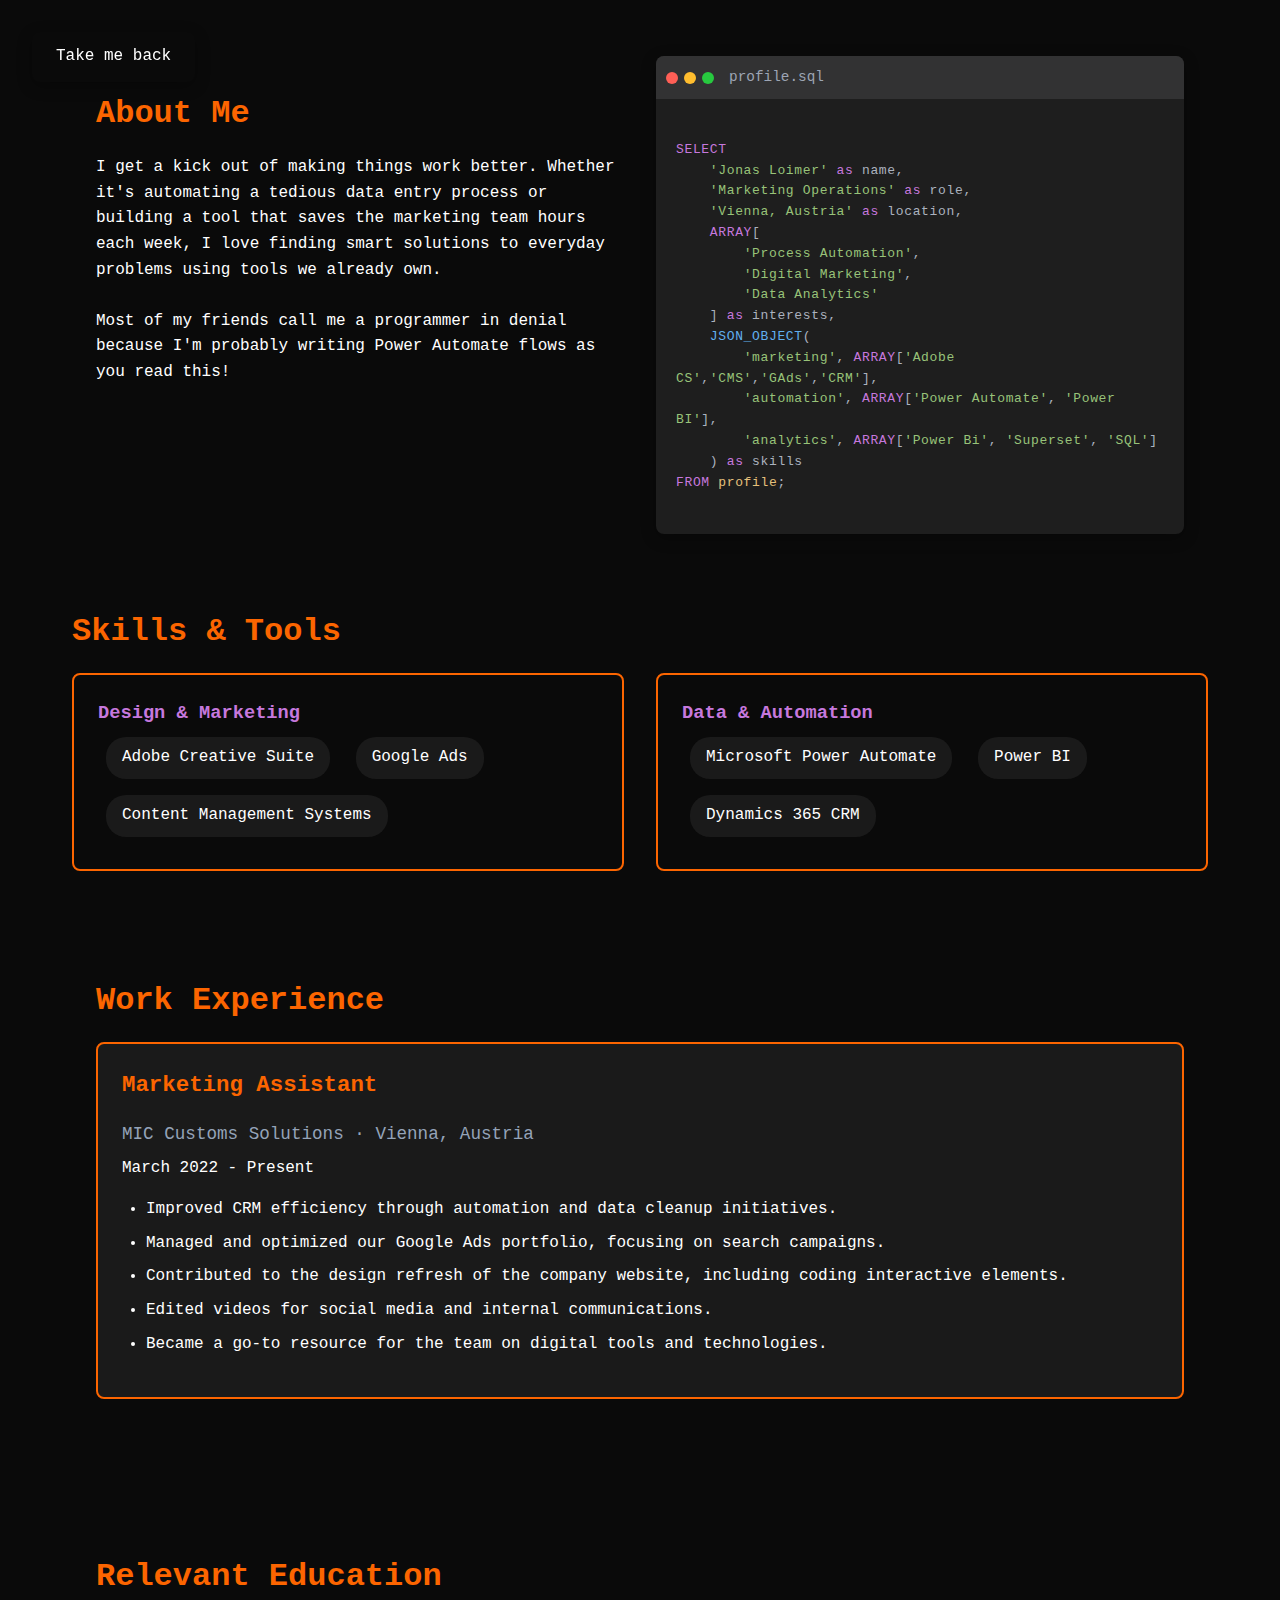
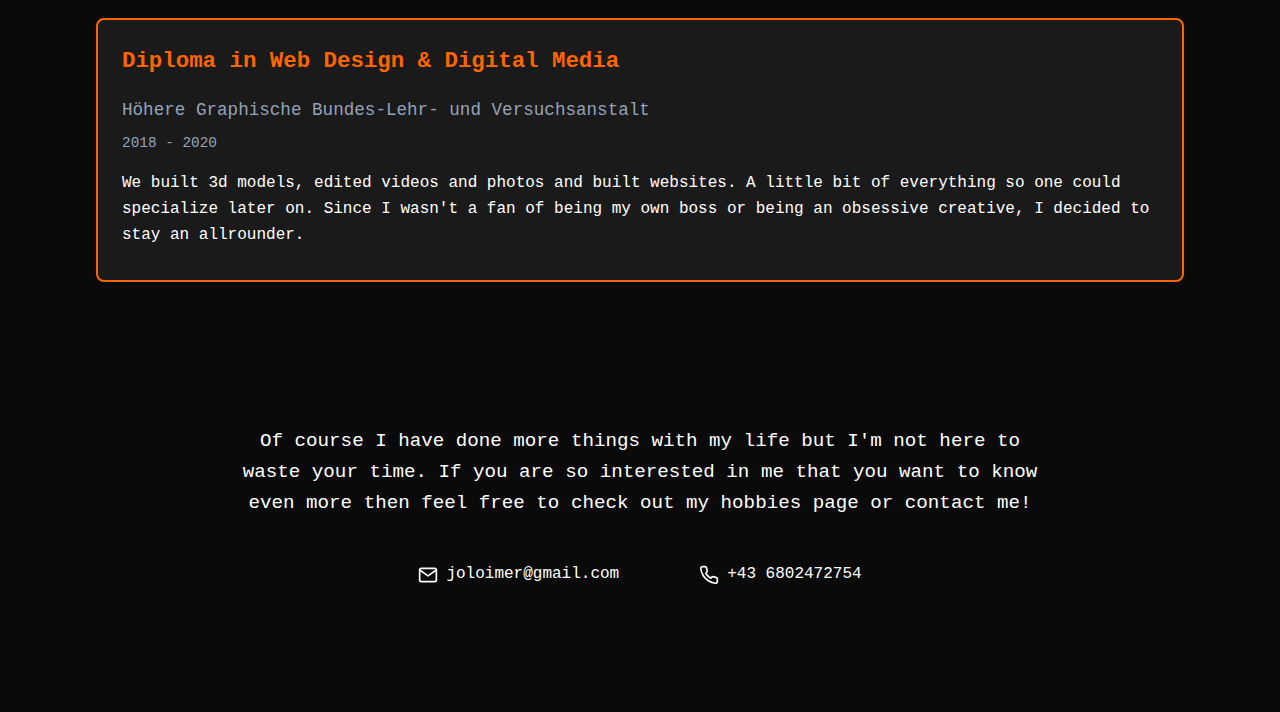
==== commit 1abdd08c: "removed the animation it is annoying" ====
--- a/work.html
+++ b/work.html
@@ -122,6 +122,6 @@
 
 </div>
 
-<script src="terminal.js"></script>
+
 </body>
 </html>--- a/style.css
+++ b/style.css
@@ -383,14 +383,12 @@
     color: var(--text);
 }
 
-.experience-item h4, .education-item h4 {
-    color: var(--primary);
-    margin-bottom: 0.5rem;
-}
-
-.experience-item p, .education-item p {
-    color: #ccc;
-    margin: 0.2rem 0;
+/* redundant styles removed */
+.experience-item p:last-of-type, 
+.education-item p:last-of-type{
+    color: var(--text);
+    font-size: 1rem;
+    line-height: 1.6;
 }
 
 .section {
@@ -614,11 +612,4 @@
     .back-button.contact-position {
         position: static;
     }
-}
-/* redundant styles removed */
-.experience-item p:last-of-type, 
-.education-item p:last-of-type{
-    color: var(--text);
-    font-size: 1rem;
-    line-height: 1.6;
 }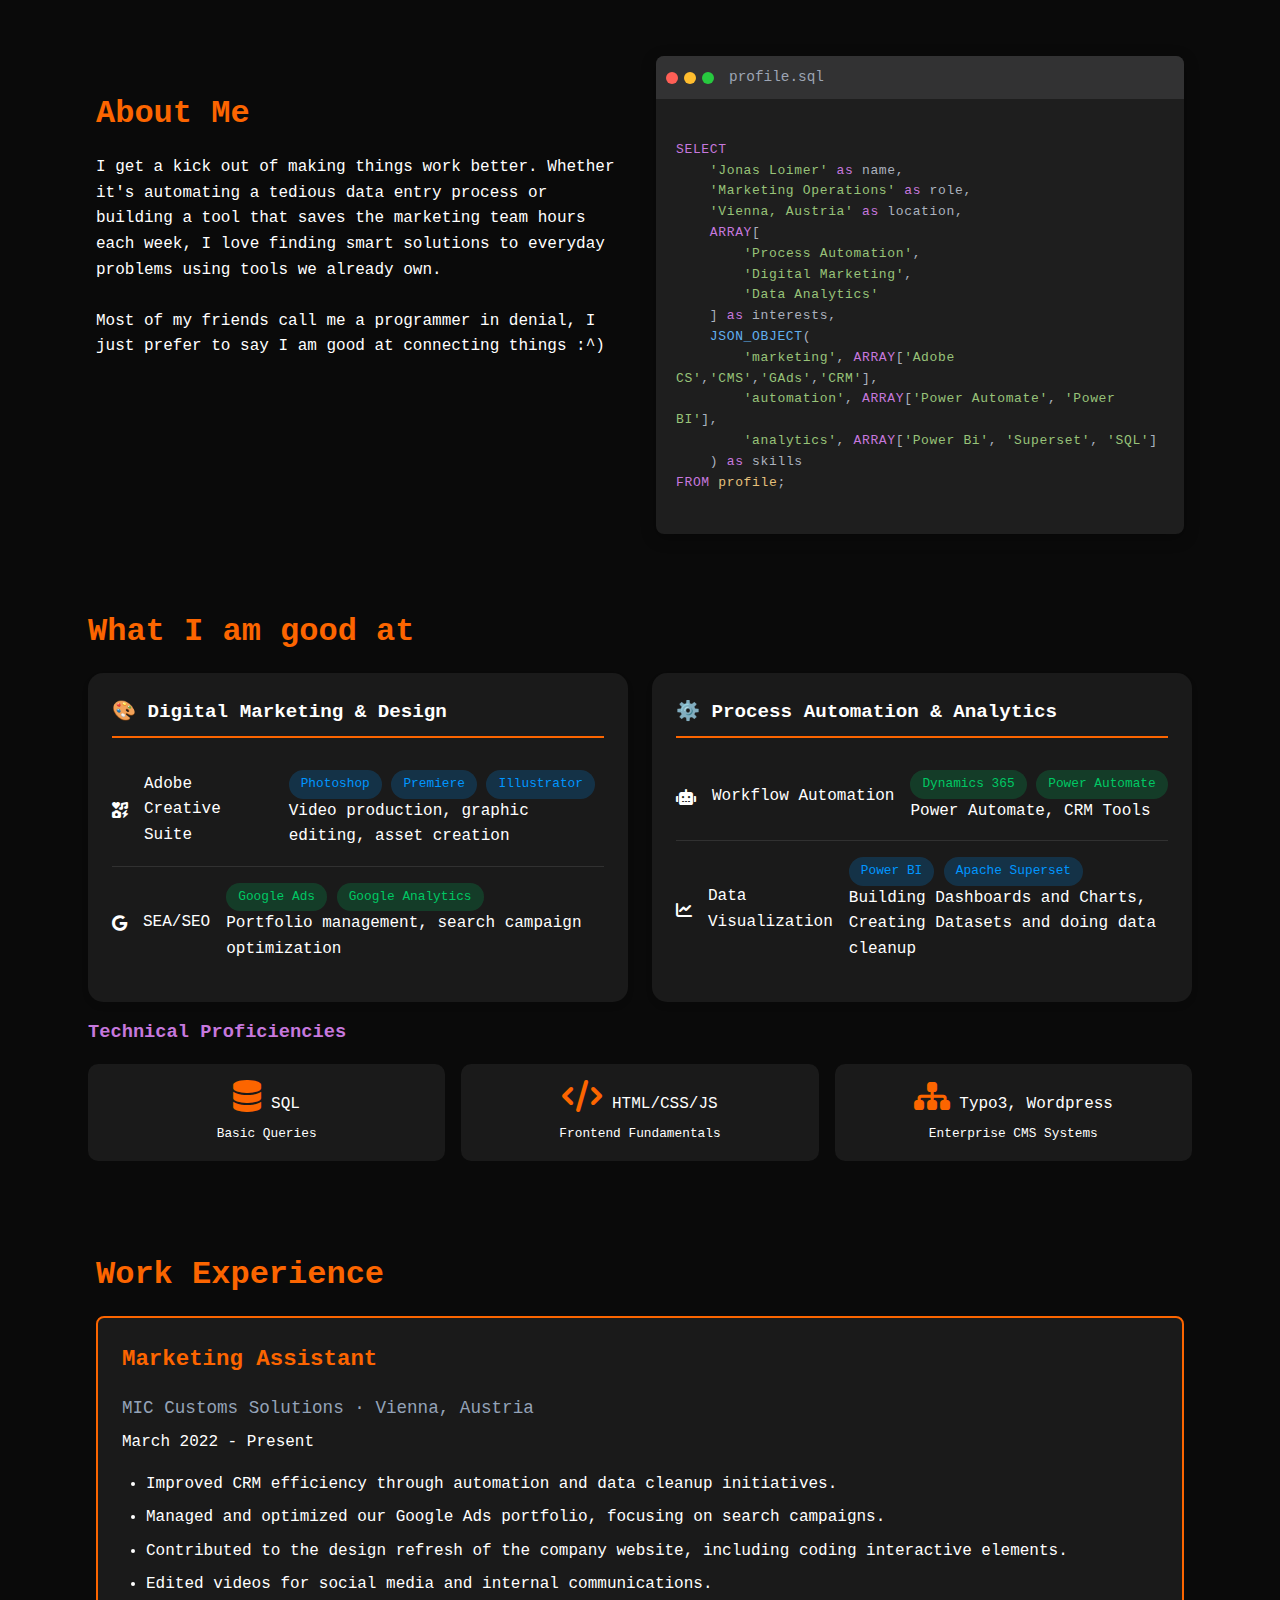
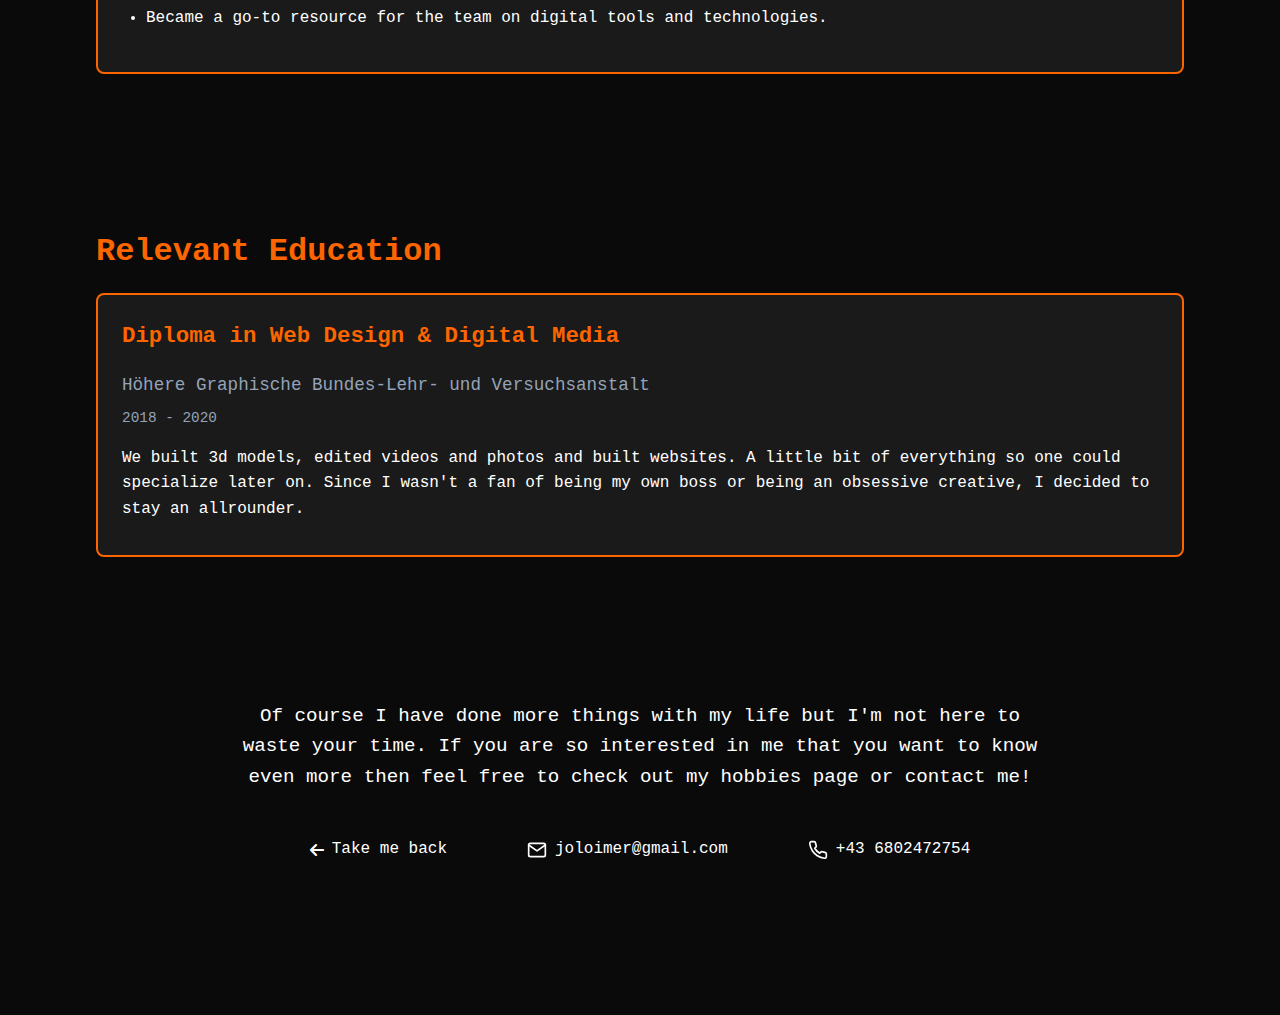
==== commit 02e935fe: "removed stuff" ====
--- a/work.html
+++ b/work.html
@@ -5,9 +5,10 @@
     <meta name="viewport" content="width=device-width, initial-scale=1.0">
     <title>Work</title>
     <link rel="stylesheet" href="style.css">
+    <link rel="stylesheet" href="https://cdnjs.cloudflare.com/ajax/libs/font-awesome/6.0.0/css/all.min.css">
 </head>
 <body>
-    <a href="index.html" class="back-button contact-link">Take me back</a>
+  
   <div class="container">
   
   <!-- About Me Section -->
@@ -16,7 +17,7 @@
       <div class="about-text">
         <h2>About Me</h2>
         <p>I get a kick out of making things work better. Whether it's automating a tedious data entry process or building a tool that saves the marketing team hours each week, I love finding smart solutions to everyday problems using tools we already own.
-           </p></br><p> Most of my friends call me a programmer in denial because I'm probably writing Power Automate flows as you read this!</p>
+           </p></br><p> Most of my friends call me a programmer in denial, I just prefer to say I am good at connecting things :^) </p>
       </div>
       <div class="terminal-window">
         <div class="terminal-header">
@@ -51,29 +52,80 @@
   </div>
 
   <!-- Skills Showcase -->
-  <div class="section skills-showcase">
-    <h2>Skills & Tools</h2>
-    <div class="automation-grid">
-      <div class="process-node">
-        <h3>Design & Marketing</h3>
-        <span class="skill-badge">Adobe Creative Suite</span>
-        <div class="skill-info">I am pretty well versed in Premiere for our companies video projects, and if something needs a tweak in Illustrator or Photoshop I know my way around those too.</div>
-        <span class="skill-badge">Google Ads</span>
-        <div class="skill-info">Absolutely love working in the Google Ads Editor to manage huge portfolios. I have most of my experience with search ads, not display ads, but in those my current company is doing quite well.</div>
-        <span class="skill-badge">Content Management Systems</span>
-        <div class="skill-info">I used a ton of WordPress in my private life and now have grown pretty close with Typo3 in my work life. Though this website is written without the help of any CMS just pure html,css and JavaScript. </div>
-      </div>
-      <div class="process-node">
-        <h3>Data & Automation</h3>
-        <span class="skill-badge">Microsoft Power Automate</span>
-        <div class="skill-info">Something repetitive that happens regularly should often be automated. It is my favorite no code tool to get things done, especially in Microsoft centric environments. </div>
-        <span class="skill-badge">Power BI</span>
-        <div class="skill-info">Let's build a dashboard once for our Social Media Channels so whenever the new year comes around we just need to switch out the CSV and get a fresh clean look at all the Data. Huge time save each year and also useful for monthly recaps too which would usually take too much time. </div>
-        <span class="skill-badge">Dynamics 365 CRM</span>
-        <div class="skill-info"> Mostly in a b2b context I have had a lot of fun finding inefficiencies in an old CRM system. Which processes make sense and which ones do not? Do we need to add anything? Let's build a dashboard to visualize what is in there. Let's make sure our data quality is up to par.</div>
-      </div>
+  <div class="skills-container">
+    <h2>What I am good at</h2>
+    <div class="competency-grid">
+        <!-- Design & Marketing Card -->
+        <div class="competency-card">
+            <div class="card-header">
+                🎨 Digital Marketing & Design
+            </div>
+            <div class="card-content">
+                <div class="skill-item">
+                  <i class="fa-solid fa-icons"></i>
+                    <span>Adobe Creative Suite</span>
+                    
+                    <div class="skill-detail">
+                        <div class="proficiency advanced">Photoshop</div> <div class="proficiency advanced">Premiere</div> <div class="proficiency advanced">Illustrator</div> 
+                        <div class="skill-desc">Video production, graphic editing, asset creation</div>
+                    </div>
+                </div>
+                <div class="skill-item">
+                    <i class="fab fa-google"></i>
+                    <span>SEA/SEO</span>
+                    <div class="skill-detail">
+                        <div class="proficiency expert">Google Ads</div> <div class="proficiency expert">Google Analytics</div>
+                        <div class="skill-desc">Portfolio management, search campaign optimization</div>
+                    </div>
+                </div>
+            </div>
+        </div>
+
+        <!-- Data & Automation Card -->
+        <div class="competency-card">
+            <div class="card-header">
+                ⚙️ Process Automation & Analytics
+            </div>
+            <div class="card-content">
+                <div class="skill-item">
+                    <i class="fas fa-robot"></i>
+                    <span>Workflow Automation</span>
+                    <div class="skill-detail">
+                        <div class="proficiency expert">Dynamics 365</div> <div class="proficiency expert">Power Automate</div>
+                        <div class="skill-desc">Power Automate, CRM Tools</div>
+                    </div>
+                </div>
+                <div class="skill-item">
+                    <i class="fas fa-chart-line"></i>
+                    <span>Data Visualization</span>
+                    <div class="skill-detail">
+                        <div class="proficiency advanced">Power BI</div> <div class="proficiency advanced">Apache Superset</div>
+                        <div class="skill-desc">Building Dashboards and Charts, Creating Datasets and doing data cleanup</div>
+                    </div>
+                </div>
+            </div>
+        </div>
     </div>
-  </div>
+
+    <h3>Technical Proficiencies</h3>
+    <div class="tools-grid">
+        <div class="tool-item">
+          <i class="fa-solid fa-database"></i>
+            <span>SQL</span>
+            <div class="tool-meta">Basic Queries</div>
+        </div>
+        <div class="tool-item">
+            <i class="fas fa-code"></i>
+            <span>HTML/CSS/JS</span>
+            <div class="tool-meta">Frontend Fundamentals</div>
+        </div>
+        <div class="tool-item">
+          <i class="fa-solid fa-sitemap"></i>
+            <span>Typo3, Wordpress</span>
+            <div class="tool-meta">Enterprise CMS Systems</div>
+        </div>
+    </div>
+</div>
 
   <!-- Experience Section -->
   <div class="section experience">
@@ -108,6 +160,10 @@
     <div class="contact-content">
       <p class="contact-text">Of course I have done more things with my life but I'm not here to waste your time. If you are so interested in me that you want to know even more then feel free to check out my hobbies page or contact me!</p>
       <div class="contact-links">
+        <a href="index.html" class="contact-link">
+          <i class="fa-solid fa-arrow-left"></i>
+           Take me back
+        </a>
         <a href="mailto:joloimer@gmail.com" class="contact-link">
           <svg xmlns="http://www.w3.org/2000/svg" width="24" height="24" viewBox="0 0 24 24" fill="none" stroke="currentColor" stroke-width="2" stroke-linecap="round" stroke-linejoin="round"><path d="M4 4h16c1.1 0 2 .9 2 2v12c0 1.1-.9 2-2 2H4c-1.1 0-2-.9-2-2V6c0-1.1.9-2 2-2z"></path><polyline points="22,6 12,13 2,6"></polyline></svg>
           joloimer@gmail.com
--- a/style.css
+++ b/style.css
@@ -158,27 +158,103 @@
     margin-bottom: 2rem;
 }
 
-.skills {
-    display: flex;
-    flex-wrap: wrap;
+.skills-container {
+    max-width: 1200px;
+    margin: 2rem auto;
+    padding: 0 1rem;
+}
+
+.competency-grid {
+    display: grid;
+    grid-template-columns: repeat(auto-fit, minmax(300px, 1fr));
+    gap: 1.5rem;
+    margin: 1rem 0;
+}
+
+.competency-card {
+    background: var(--card-bg);
+    border-radius: 15px;
+    padding: 1.5rem;
+    box-shadow: 0 4px 6px rgba(0,0,0,0.1);
+    transition: transform 0.2s ease;
+}
+
+.competency-card:hover {
+    transform: translateY(-5px);
+}
+
+.card-header {
+    font-size: 1.2rem;
+    font-weight: 600;
+    margin-bottom: 1rem;
+    padding-bottom: 0.5rem;
+    border-bottom: 2px solid var(--primary);
+}
+
+.skill-item {
+    display: flex;
+    align-items: center;
     gap: 1rem;
-    margin: 2rem 0;
-}
-
-.skill {
+    padding: 1rem 0;
+    border-bottom: 1px solid rgba(255,255,255,0.1);
+}
+
+.skill-item:last-child {
+    border-bottom: none;
+}
+
+.proficiency {
+    font-size: 0.8rem;
+    padding: 0.25rem 0.75rem;
+    border-radius: 20px;
+    display: inline-block;
+}
+
+.proficiency.advanced {
+    background: rgba(0, 150, 255, 0.2);
+    color: #0096ff;
+}
+
+.proficiency.expert {
+    background: rgba(0, 200, 100, 0.2);
+    color: #00c864;
+}
+
+.tools-grid {
+    display: grid;
+    grid-template-columns: repeat(auto-fit, minmax(120px, 1fr));
+    gap: 1rem;
+    margin-top: 1rem;
+}
+
+.tool-item {
+    text-align: center;
+    padding: 1rem;
     background: var(--card-bg);
-    color: var(--text);
-    padding: 0.5rem 1rem;
-    border-radius: 20px;
-    box-shadow: 0 2px 4px rgba(0,0,0,0.3);
-    transition: transform 0.2s, background-color 0.3s ease; /* Added background-color transition */
-    cursor: pointer; /* Add a cursor to indicate it's clickable */
-}
-
-.skill:hover, .skill.active {
-    transform: translateY(-2px);
-    background-color: var(--primary); /* Change background color on hover/click */
-    color: white;
+    border-radius: 10px;
+    transition: transform 0.2s ease;
+}
+
+.tool-item:hover {
+    transform: scale(1.05);
+}
+
+.tool-item i {
+    font-size: 2rem;
+    margin-bottom: 0.5rem;
+    color: var(--primary);
+}
+
+.tool-meta {
+    font-size: 0.8rem;
+    color: var(--text-secondary);
+    margin-top: 0.25rem;
+}
+
+@media (max-width: 768px) {
+    .competency-grid {
+        grid-template-columns: 1fr;
+    }
 }
 
 .experience {
@@ -512,27 +588,7 @@
     text-shadow: 2px 2px 4px rgba(0, 0, 0, 0.3);
 }
 
-.back-button {
-    position: fixed;
-    top: 2rem;
-    left: 2rem;
-   
-    color: white;
-    padding: 1rem 2rem;
-    border-radius: 8px;
-    text-decoration: none;
-    box-shadow: 0 4px 15px rgba(0,0,0,0.3);
-    transition: transform 0.3s ease, box-shadow 0.3s ease;
-    z-index: 1000;
-}
-
-.back-button:hover {
-    transform: translateY(-3px);
-    box-shadow: 0 6px 20px rgba(0,0,0,0.4);
-    background-color: rgba(255, 145, 1, 0.1);
-    border-style:solid;
-    border-color:var(--primary);
-}
+
 
 .contact {
     margin-top: 4rem;
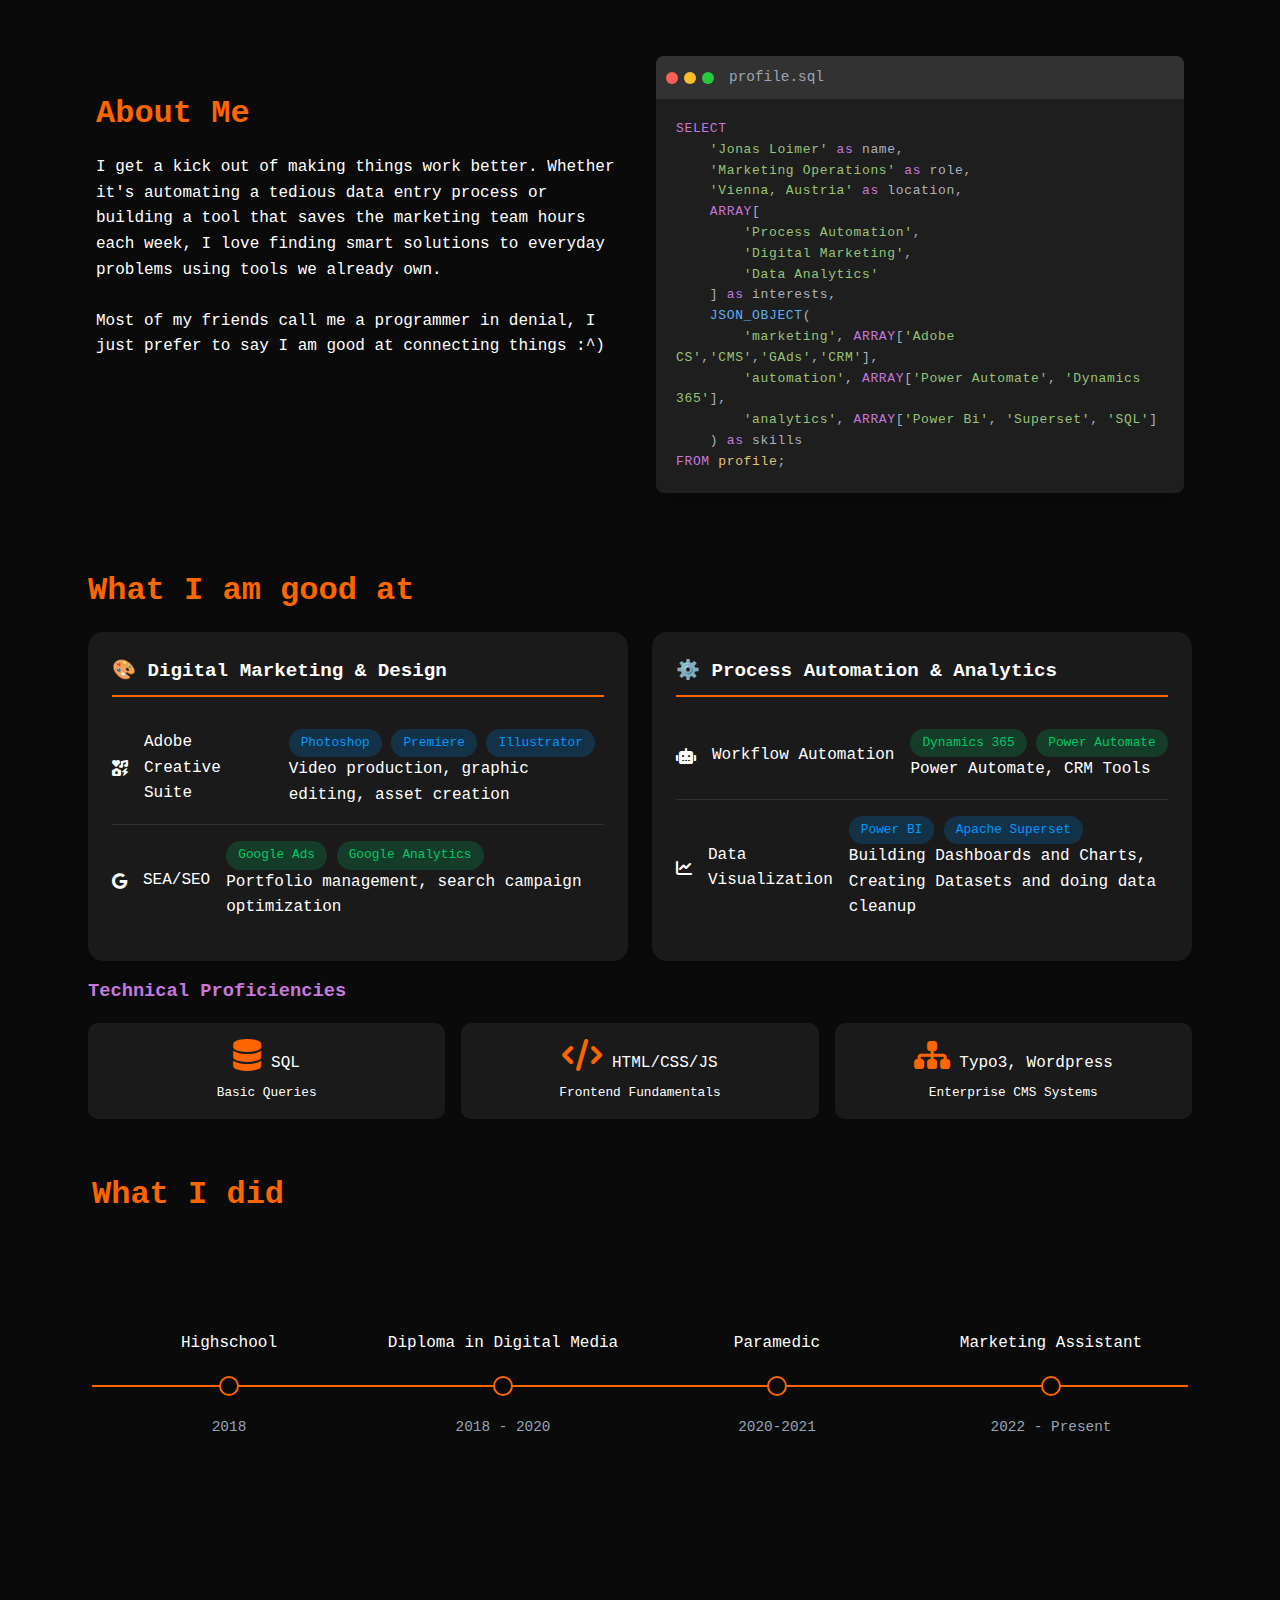
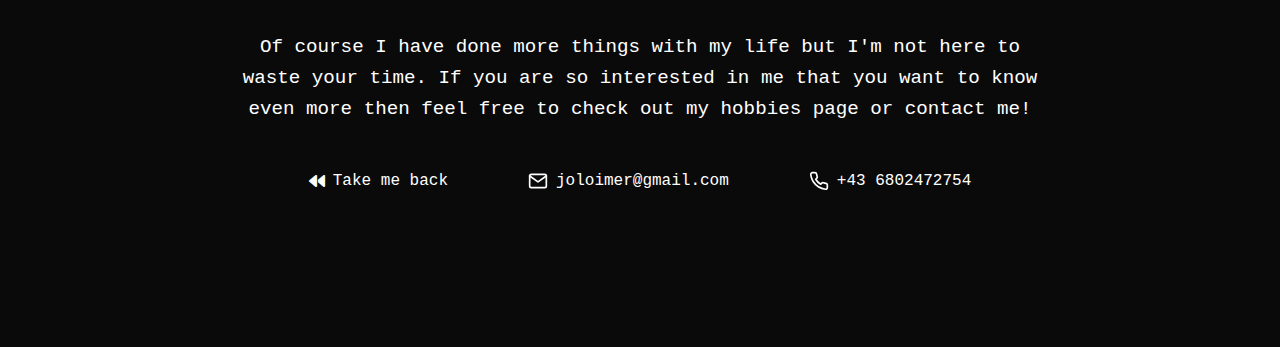
==== commit 613b1297: "cleaned up pretty much everything and added a timeline section which is pretty nifty I'd wager" ====
--- a/work.html
+++ b/work.html
@@ -28,9 +28,7 @@
           </div>
           <div class="terminal-title">profile.sql</div>
         </div>
-        <div class="terminal-content">
-          <pre><code class="language-sql" id="terminal-code">
-<span class="sql-keyword">SELECT</span> 
+        <div class="terminal-content"><pre><code class="language-sql" id="terminal-code"><span class="sql-keyword">SELECT</span> 
     <span class="sql-string">'Jonas Loimer'</span> <span class="sql-keyword">as</span> <span class="sql-column">name</span>,
     <span class="sql-string">'Marketing Operations'</span> <span class="sql-keyword">as</span> <span class="sql-column">role</span>,
     <span class="sql-string">'Vienna, Austria'</span> <span class="sql-keyword">as</span> <span class="sql-column">location</span>,
@@ -41,11 +39,10 @@
     ] <span class="sql-keyword">as</span> <span class="sql-column">interests</span>,
     <span class="sql-function">JSON_OBJECT</span>(
         <span class="sql-string">'marketing'</span>, <span class="sql-keyword">ARRAY</span>[<span class="sql-string">'Adobe CS'</span>,<span class="sql-string">'CMS'</span>,<span class="sql-string">'GAds'</span>,<span class="sql-string">'CRM'</span>],
-        <span class="sql-string">'automation'</span>, <span class="sql-keyword">ARRAY</span>[<span class="sql-string">'Power Automate'</span>, <span class="sql-string">'Power BI'</span>],
+        <span class="sql-string">'automation'</span>, <span class="sql-keyword">ARRAY</span>[<span class="sql-string">'Power Automate'</span>, <span class="sql-string">'Dynamics 365'</span>],
         <span class="sql-string">'analytics'</span>, <span class="sql-keyword">ARRAY</span>[<span class="sql-string">'Power Bi'</span>, <span class="sql-string">'Superset'</span>, <span class="sql-string">'SQL'</span>]
     ) <span class="sql-keyword">as</span> <span class="sql-column">skills</span>
-<span class="sql-keyword">FROM</span> <span class="sql-table">profile</span>;
-          </code></pre>
+<span class="sql-keyword">FROM</span> <span class="sql-table">profile</span>;</code></pre>
         </div>
       </div>
     </div>
@@ -127,33 +124,61 @@
     </div>
 </div>
 
-  <!-- Experience Section -->
-  <div class="section experience">
-    <h2>Work Experience</h2>
-    <div class="experience-item">
-      <h4>Marketing Assistant</h4>
-      <p>MIC Customs Solutions · Vienna, Austria</p>
-      <p>March 2022 - Present</p>
-      <ul>
-        <li>Improved CRM efficiency through automation and data cleanup initiatives.</li>
-        <li>Managed and optimized our Google Ads portfolio, focusing on search campaigns.</li>
-        <li>Contributed to the design refresh of the company website, including coding interactive elements.</li>
-        <li>Edited videos for social media and internal communications.</li>
-        <li>Became a go-to resource for the team on digital tools and technologies.</li>
-      </ul> </div>
+<div class="timeline-container">
+  <h2>What I did</h2>
+  <div class="timeline">
+    <div class="timeline-line"></div>
+    
+    <div class="timeline-item">
+      <div class="timeline-marker"></div>
+      <div class="timeline-title">Highschool</div>
+      <div class="timeline-date">2018</div>
+      <div class="timeline-content">
+        <div class="timeline-subtitle"><i class="fa-regular fa-file-image"></i> First Steps</div>
+        <div class="timeline-details">Learned Photoshop and IT in Optional Courses which set me on a path to becoming a Geek.</div>
+      </div>
+    </div>
+
+    <div class="timeline-item">
+      <div class="timeline-marker"></div>
+      <div class="timeline-title">Diploma in Digital Media</div>
+      <div class="timeline-date">2018 - 2020</div>
+      <div class="timeline-content">
+        <div class="timeline-subtitle"><i class="fa-solid fa-desktop"></i> Höhere Graphische Bundes-Lehr- und Versuchsanstalt</div>
+        <div class="timeline-details">In this design college I build 3d models, edited videos, photos and built websites. </div>
+      </div>
+    </div>
+
+    <div class="timeline-item">
+      <div class="timeline-marker"></div>
+      <div class="timeline-title">Paramedic</div> 
+      <div class="timeline-date">2020-2021</div>
+      <div class="timeline-content">
+        <div class="timeline-subtitle"> <i class="fa-solid fa-truck-medical"></i> Die Johanniter</div>
+        <div class="timeline-details">I became a paramedic for my civil duty because I wanted to do work that truly mattered and that's how I became a paramedic right during a pandemic!</div>
+      </div>
+    </div>
+
+
+    
+    <!-- Work Experience Timeline Item -->
+    <div class="timeline-item">
+      <div class="timeline-marker"></div>
+      <div class="timeline-title">Marketing Assistant</div>
+      <div class="timeline-date">2022 - Present</div>
+      <div class="timeline-content">
+        <div class="timeline-subtitle"><i class="fa-solid fa-chart-column"></i> MIC · Vienna, Austria</div>
+        <div class="timeline-details">
+         In my current position I am repsonsible for everything technical in the marketing team. Wether it be our CRM, Adobe Suite or other tools. 
+        </div>
+      </div>
+    </div>
+
+    <!-- Education Timeline Item -->
+
+    
   </div>
-
-  <!-- Education Section -->
-  <div class="section education">
-    <h2>Relevant Education</h2>
-    <div class="education-item">
-      <h4>Diploma in Web Design & Digital Media</h4>
-      <p>Höhere Graphische Bundes-Lehr- und Versuchsanstalt</p>
-      <p>2018 - 2020</p>
-      <p>We built 3d models, edited videos and photos and built websites. A little bit of everything so one could specialize later on. Since I wasn't a fan of being my own boss or being an obsessive creative, I decided to stay an allrounder.</p>
-    </div>
-
-  </div>
+</div>
 
   <!-- Contact Section -->
   <div class="section contact">
@@ -161,7 +186,7 @@
       <p class="contact-text">Of course I have done more things with my life but I'm not here to waste your time. If you are so interested in me that you want to know even more then feel free to check out my hobbies page or contact me!</p>
       <div class="contact-links">
         <a href="index.html" class="contact-link">
-          <i class="fa-solid fa-arrow-left"></i>
+          <i class="fa-solid fa-backward"></i>
            Take me back
         </a>
         <a href="mailto:joloimer@gmail.com" class="contact-link">
--- a/style.css
+++ b/style.css
@@ -334,19 +334,6 @@
         padding: 1rem;
     }
 
-    .automation-grid {
-        grid-template-columns: 1fr; /* Stack items on smaller screens */
-    }
-
-    .process-node {
-        padding: 1rem;
-    }
-
-    .skill-badge {
-        padding: 0.3rem 0.6rem;
-        font-size: 0.8rem;
-    }
-
     .about-me, .experience, .education {
         padding: 1rem;
     }
@@ -668,4 +655,159 @@
     .back-button.contact-position {
         position: static;
     }
+}
+.experience .competency-card {
+    margin-bottom: 20px;
+  }
+  
+  .experience .card-header {
+    display: flex;
+    align-items: center;
+    gap: 10px;
+  }
+  
+  .experience .card-header i {
+    margin-right: 10px;
+  }
+  
+  .experience-list {
+    padding-left: 20px;
+    margin-top: 10px;
+  }
+  
+  .experience-list li {
+    margin-bottom: 8px;
+    line-height: 1.5;
+  }
+
+  .timeline-container {
+    max-width: 1200px;
+    margin: 50px auto;
+    padding: 0 20px;
+    position: relative;
+}
+
+.timeline {
+    display: flex;
+    align-items: center;
+    height: 300px;
+    position: relative;
+}
+
+.timeline-line {
+    position: absolute;
+    height: 2px;
+    width: 100%;
+    background-color: var(--primary);
+    top: 50%;
+    transform: translateY(-50%);
+}
+
+.timeline-item {
+    flex: 1;
+    position: relative;
+    text-align: center;
+    transition: all 0.3s ease;
+}
+
+.timeline-marker {
+    width: 20px;
+    height: 20px;
+    background-color: var(--background);
+    border: 2px solid var(--primary);
+    border-radius: 50%;
+    position: absolute;
+    top: 50%;
+    left: 50%;
+    transform: translate(-50%, -50%);
+    transition: all 0.3s ease;
+}
+
+.timeline-item:hover .timeline-marker {
+    transform: translate(-50%, -50%) scale(1.5);
+    background-color: var(--primary);
+}
+
+.timeline-date {
+    position: absolute;
+    width: 100%;
+    top: calc(50% + 30px);
+    left: 50%;
+    transform: translateX(-50%);
+    color: var(--secondary);
+    font-size: 0.9em;
+}
+
+.timeline-title {
+    position: absolute;
+    width: 100%;
+    bottom: calc(50% + 30px);
+    left: 50%;
+    transform: translateX(-50%);
+    color: var(--text);
+    font-size: 1em;
+}
+
+.timeline-content {
+    position: absolute;
+    top: -120px;
+    left: 50%;
+    transform: translateX(-50%);
+    background-color: var(--card-bg);
+    border: 1px solid var(--primary);
+    border-radius: 8px;
+    padding: 15px;
+    box-shadow: 0 4px 6px rgba(0,0,0,0.3);
+    transition: all 0.3s ease;
+    width: 250px; /* Increased max-width */
+    opacity: 0;
+    visibility: hidden;
+}
+
+.timeline-item:hover .timeline-content {
+    opacity: 1;
+    visibility: visible;
+}
+
+.timeline-subtitle {
+    color: var(--secondary);
+    font-size: 0.9em;
+    margin-bottom: 10px;
+}
+
+.timeline-details {
+    font-size: 0.8em;
+    color: var(--text);
+}
+
+@media (max-width: 768px) {
+    .timeline {
+        flex-direction: column;
+        height: auto;
+    }
+
+    .timeline-line {
+        width: 2px;
+        height: 100%;
+        left: 50px;
+        top: 0;
+        transform: none;
+    }
+
+    .timeline-item {
+        margin-bottom: 30px;
+    }
+
+    .timeline-marker {
+        left: 50px;
+        transform: translateY(-50%);
+    }
+
+    .timeline-content {
+        top: 0;
+        left: 100px;
+        opacity: 1;
+        visibility: visible;
+        position: relative;
+    }
 }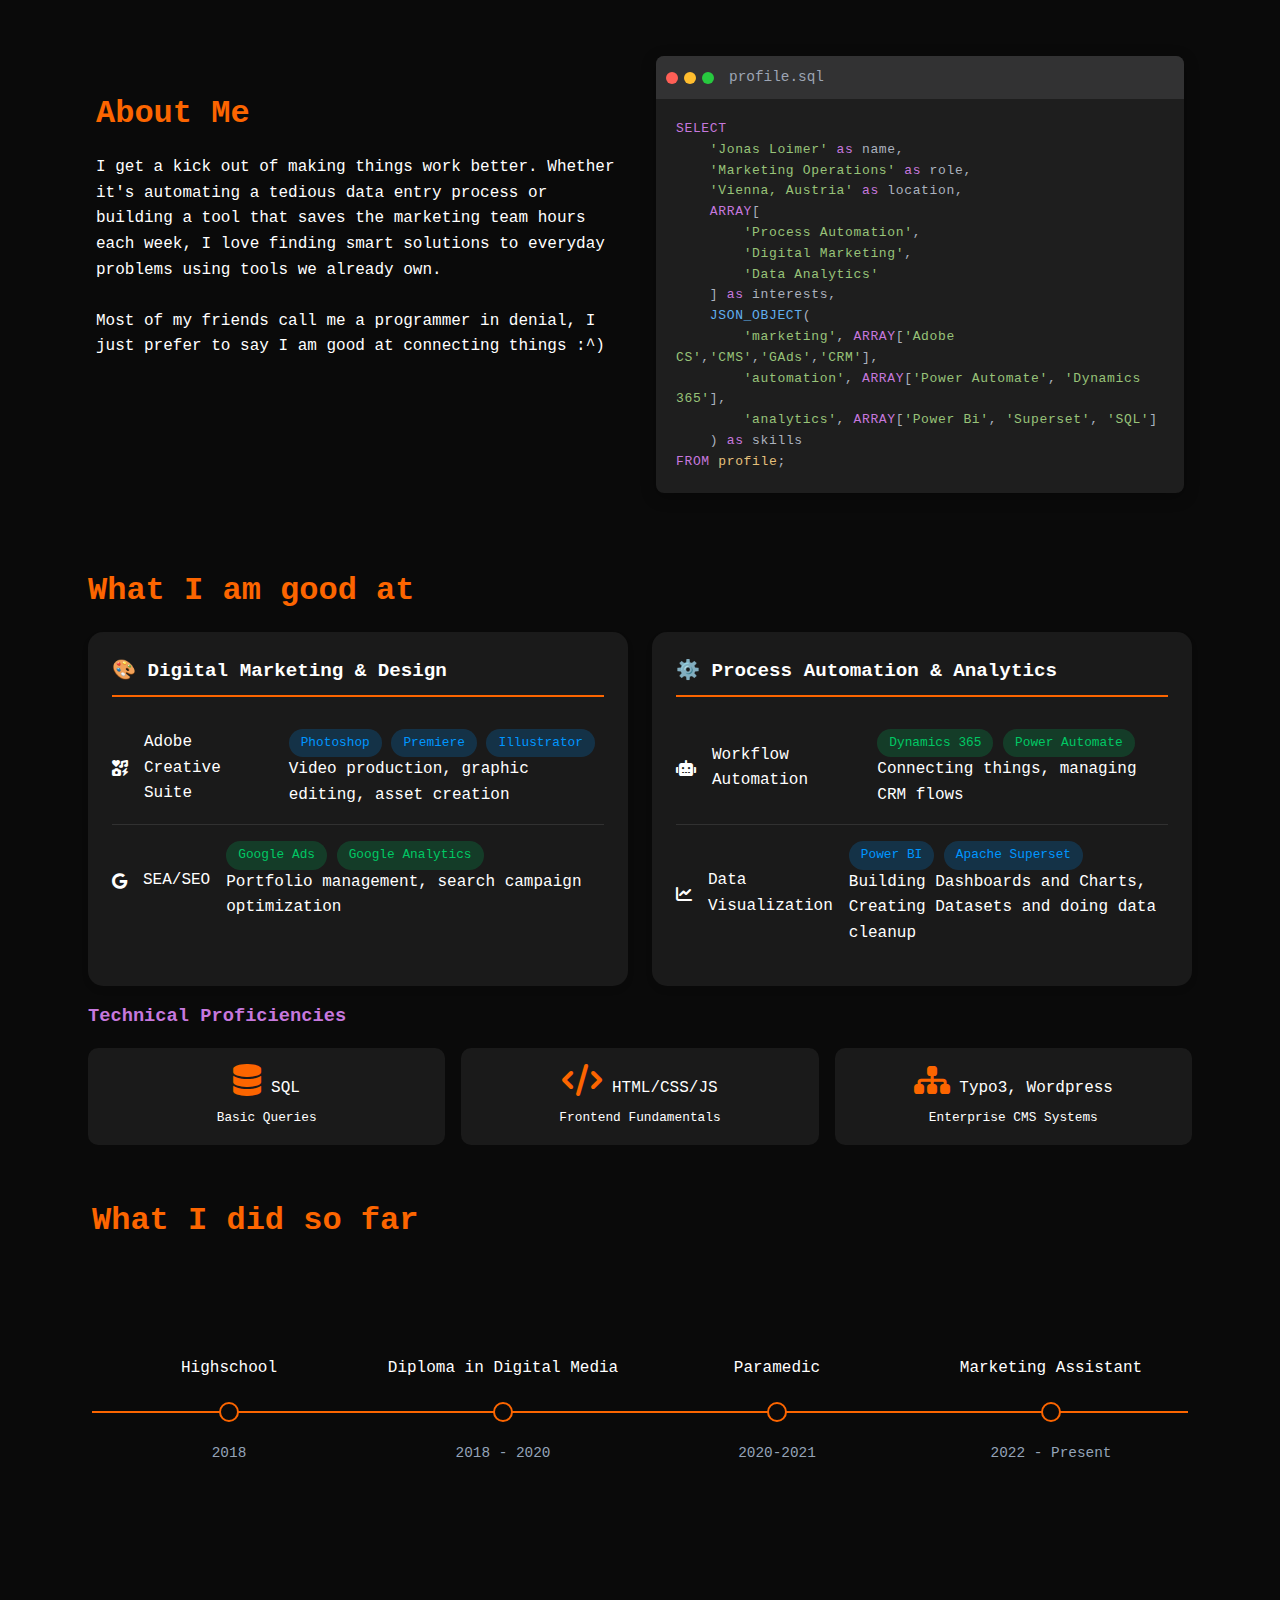
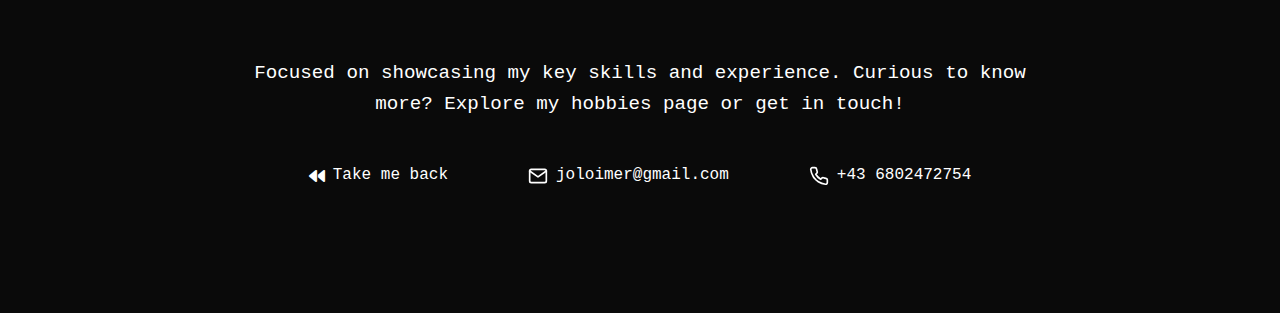
==== commit 43f80386: "changed description" ====
--- a/work.html
+++ b/work.html
@@ -89,7 +89,7 @@
                     <span>Workflow Automation</span>
                     <div class="skill-detail">
                         <div class="proficiency expert">Dynamics 365</div> <div class="proficiency expert">Power Automate</div>
-                        <div class="skill-desc">Power Automate, CRM Tools</div>
+                        <div class="skill-desc">Connecting things, managing CRM flows</div>
                     </div>
                 </div>
                 <div class="skill-item">
@@ -125,7 +125,7 @@
 </div>
 
 <div class="timeline-container">
-  <h2>What I did</h2>
+  <h2>What I did so far</h2>
   <div class="timeline">
     <div class="timeline-line"></div>
     
@@ -183,7 +183,8 @@
   <!-- Contact Section -->
   <div class="section contact">
     <div class="contact-content">
-      <p class="contact-text">Of course I have done more things with my life but I'm not here to waste your time. If you are so interested in me that you want to know even more then feel free to check out my hobbies page or contact me!</p>
+      <p class="contact-text">Focused on showcasing my key skills and experience. Curious to know more? Explore my hobbies page or get in touch!
+      </p>
       <div class="contact-links">
         <a href="index.html" class="contact-link">
           <i class="fa-solid fa-backward"></i>
